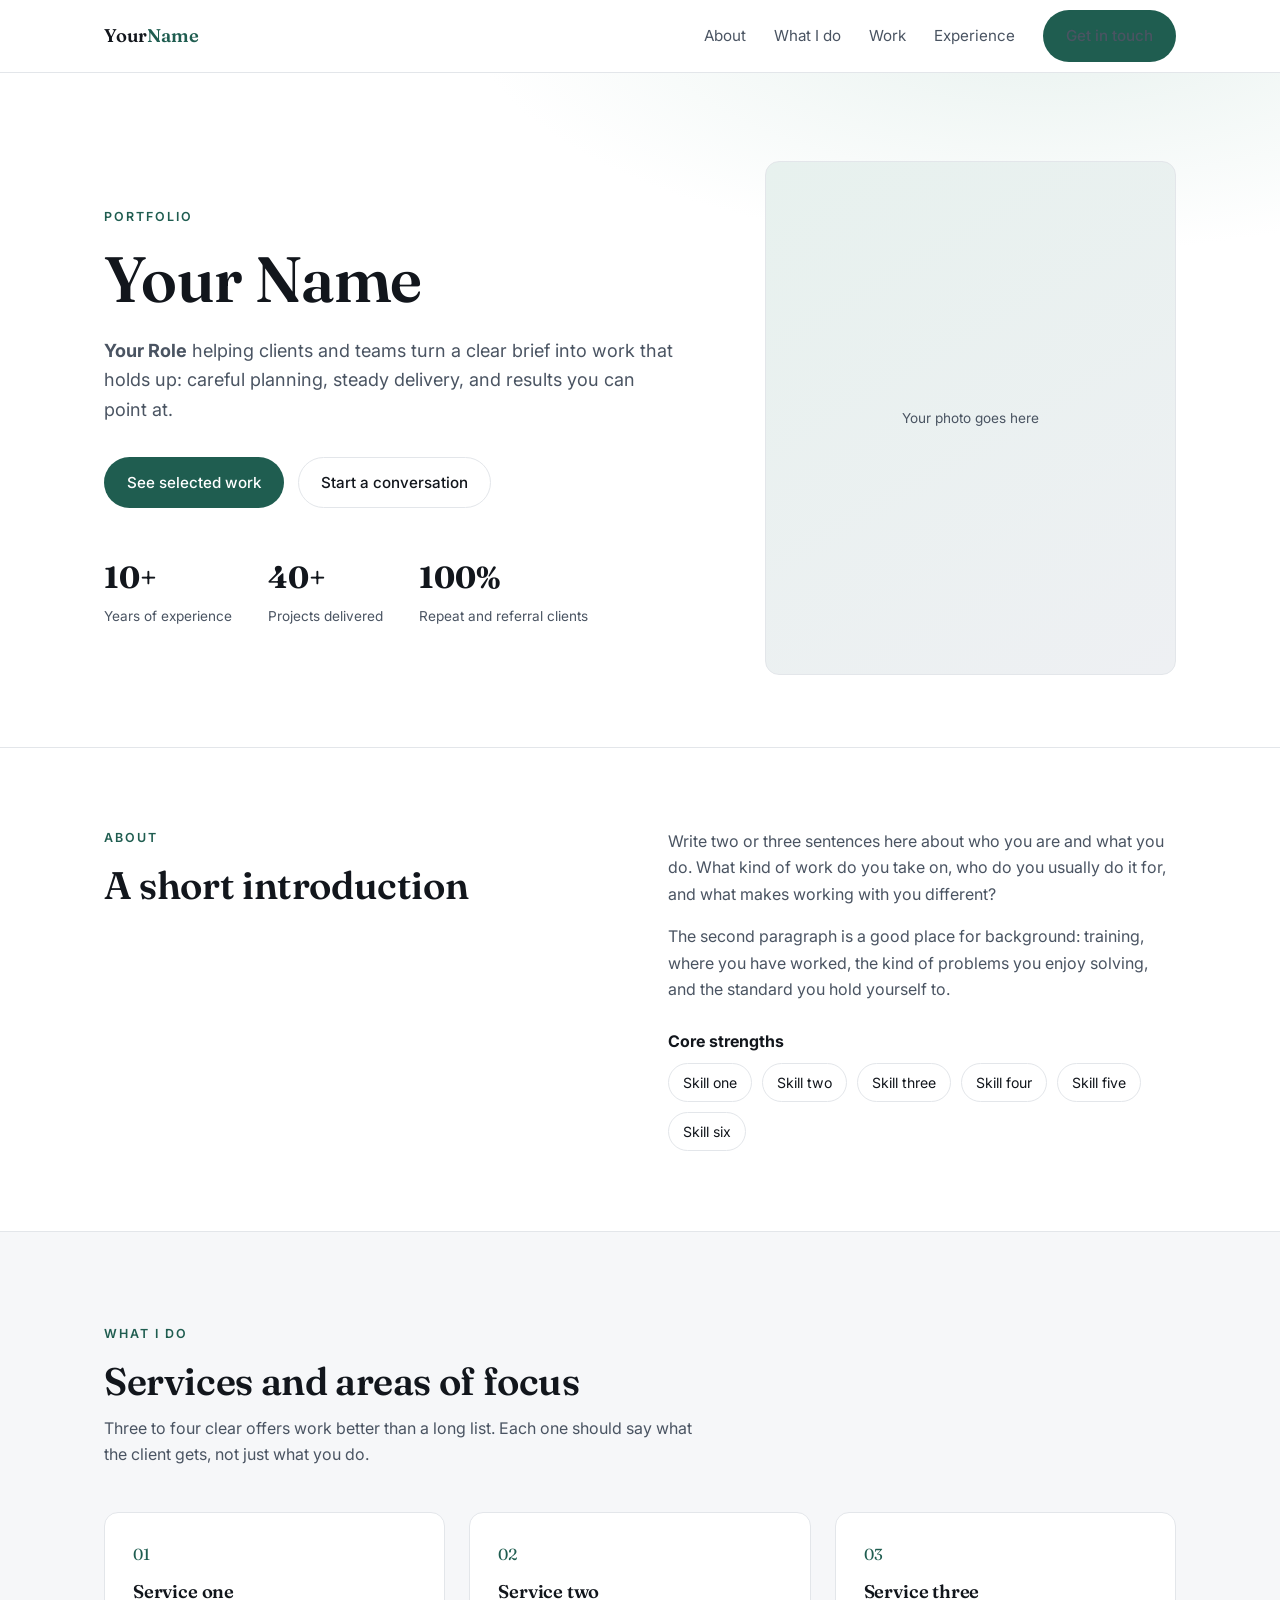
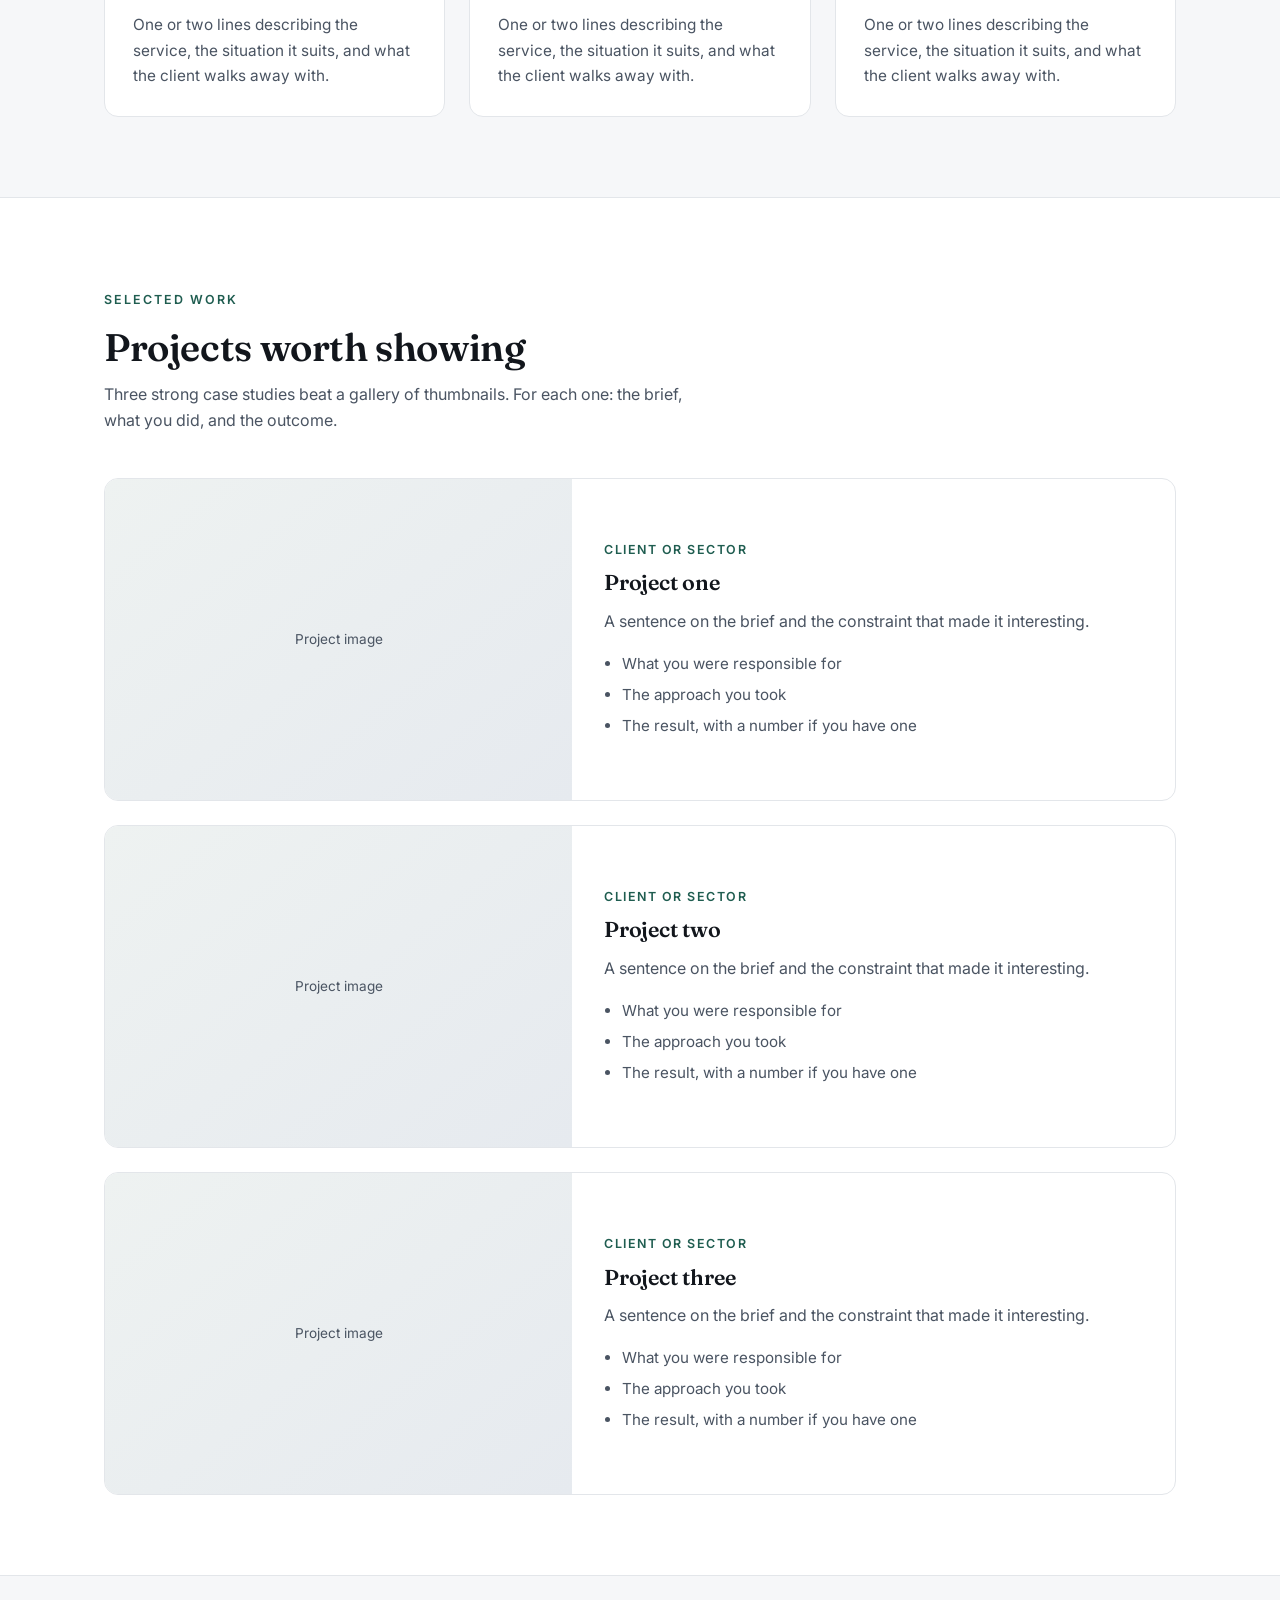
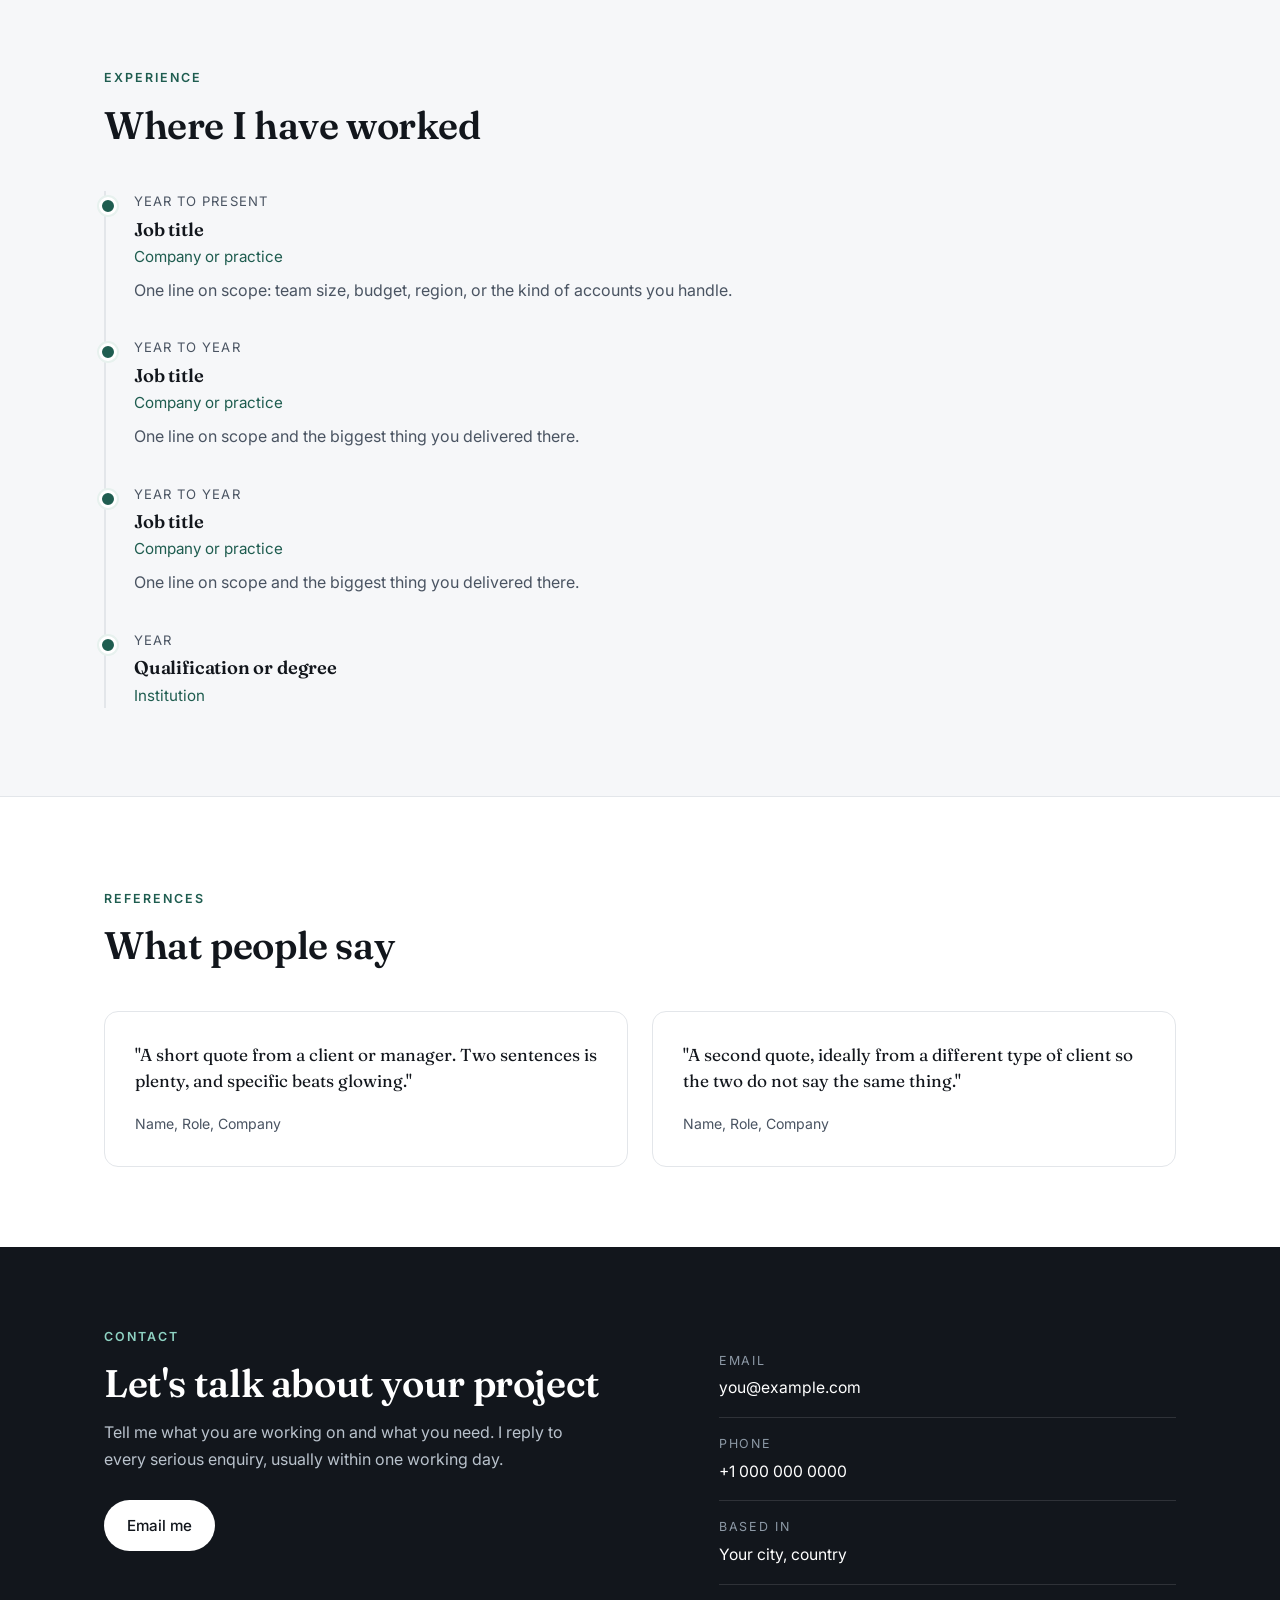
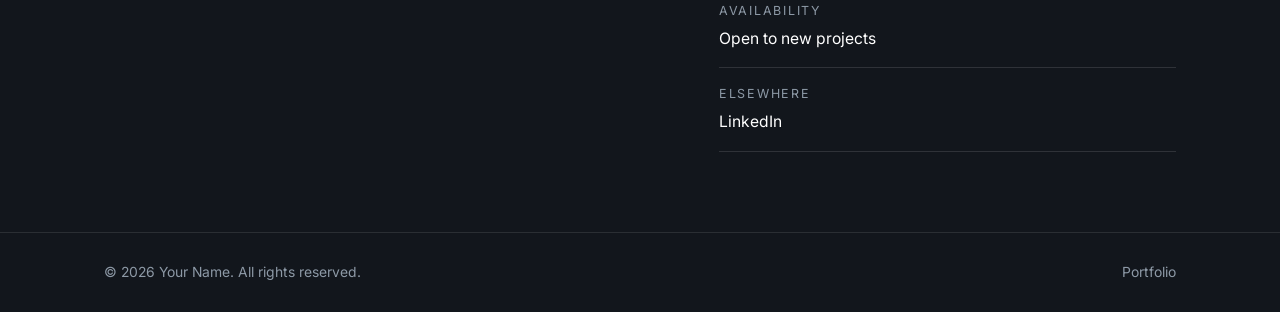
==== index.html @ 7b290da3 "Add static professional portfolio site: hero, about, services, work, experience, testimonials and co" ====
<!doctype html>
<html lang="en">
<head>
<meta charset="utf-8">
<meta name="viewport" content="width=device-width,initial-scale=1">
<title>Your Name | Professional Portfolio</title>
<meta name="description" content="Professional portfolio: selected work, experience, skills and contact details.">
<meta name="theme-color" content="#1f5d50">
<meta property="og:title" content="Your Name | Professional Portfolio">
<meta property="og:description" content="Selected work, experience and how to get in touch.">
<meta property="og:type" content="website">
<link rel="preconnect" href="https://fonts.googleapis.com">
<link rel="preconnect" href="https://fonts.gstatic.com" crossorigin>
<link href="https://fonts.googleapis.com/css2?family=Fraunces:opsz,wght@9..144,500;9..144,600&family=Inter:wght@400;500;600&display=swap" rel="stylesheet">
<link rel="stylesheet" href="style.css?v=1">
<link rel="icon" href="data:image/svg+xml,<svg xmlns='http://www.w3.org/2000/svg' viewBox='0 0 100 100'><rect width='100' height='100' rx='22' fill='%231f5d50'/><text x='50' y='68' font-size='54' font-family='Georgia,serif' fill='white' text-anchor='middle'>Y</text></svg>">
</head>
<body>

<header class="site-head">
  <div class="wrap">
    <a class="brand" href="#top">Your<span>Name</span></a>
    <button class="nav-toggle" aria-expanded="false" aria-controls="nav">Menu</button>
    <nav class="nav" id="nav">
      <a href="#about">About</a>
      <a href="#services">What I do</a>
      <a href="#work">Work</a>
      <a href="#experience">Experience</a>
      <a href="#contact" class="btn btn-primary">Get in touch</a>
    </nav>
  </div>
</header>

<main id="top">

  <section class="hero">
    <div class="wrap hero-grid">
      <div>
        <p class="eyebrow">Portfolio</p>
        <h1>Your Name</h1>
        <p class="lead"><strong>Your Role</strong> helping clients and teams turn a clear brief into work that holds up: careful planning, steady delivery, and results you can point at.</p>
        <div class="hero-actions">
          <a class="btn btn-primary" href="#work">See selected work</a>
          <a class="btn btn-ghost" href="#contact">Start a conversation</a>
        </div>
        <div class="hero-meta">
          <div><strong>10+</strong><span>Years of experience</span></div>
          <div><strong>40+</strong><span>Projects delivered</span></div>
          <div><strong>100%</strong><span>Repeat and referral clients</span></div>
        </div>
      </div>
      <div class="portrait"><span>Your photo goes here</span></div>
    </div>
  </section>

  <section id="about">
    <div class="wrap about-grid">
      <div>
        <p class="eyebrow">About</p>
        <h2>A short introduction</h2>
      </div>
      <div>
        <p>Write two or three sentences here about who you are and what you do. What kind of work do you take on, who do you usually do it for, and what makes working with you different?</p>
        <p>The second paragraph is a good place for background: training, where you have worked, the kind of problems you enjoy solving, and the standard you hold yourself to.</p>
        <p style="margin-top:26px"><strong style="color:var(--ink)">Core strengths</strong></p>
        <ul class="skills">
          <li>Skill one</li>
          <li>Skill two</li>
          <li>Skill three</li>
          <li>Skill four</li>
          <li>Skill five</li>
          <li>Skill six</li>
        </ul>
      </div>
    </div>
  </section>

  <section id="services" class="alt">
    <div class="wrap">
      <div class="section-head">
        <p class="eyebrow">What I do</p>
        <h2>Services and areas of focus</h2>
        <p>Three to four clear offers work better than a long list. Each one should say what the client gets, not just what you do.</p>
      </div>
      <div class="grid-3">
        <article class="card">
          <span class="num">01</span>
          <h3>Service one</h3>
          <p>One or two lines describing the service, the situation it suits, and what the client walks away with.</p>
        </article>
        <article class="card">
          <span class="num">02</span>
          <h3>Service two</h3>
          <p>One or two lines describing the service, the situation it suits, and what the client walks away with.</p>
        </article>
        <article class="card">
          <span class="num">03</span>
          <h3>Service three</h3>
          <p>One or two lines describing the service, the situation it suits, and what the client walks away with.</p>
        </article>
      </div>
    </div>
  </section>

  <section id="work">
    <div class="wrap">
      <div class="section-head">
        <p class="eyebrow">Selected work</p>
        <h2>Projects worth showing</h2>
        <p>Three strong case studies beat a gallery of thumbnails. For each one: the brief, what you did, and the outcome.</p>
      </div>

      <article class="work-item">
        <div class="work-thumb">Project image</div>
        <div class="work-body">
          <span class="tag">Client or sector</span>
          <h3>Project one</h3>
          <p>A sentence on the brief and the constraint that made it interesting.</p>
          <ul>
            <li>What you were responsible for</li>
            <li>The approach you took</li>
            <li>The result, with a number if you have one</li>
          </ul>
        </div>
      </article>

      <article class="work-item">
        <div class="work-thumb">Project image</div>
        <div class="work-body">
          <span class="tag">Client or sector</span>
          <h3>Project two</h3>
          <p>A sentence on the brief and the constraint that made it interesting.</p>
          <ul>
            <li>What you were responsible for</li>
            <li>The approach you took</li>
            <li>The result, with a number if you have one</li>
          </ul>
        </div>
      </article>

      <article class="work-item">
        <div class="work-thumb">Project image</div>
        <div class="work-body">
          <span class="tag">Client or sector</span>
          <h3>Project three</h3>
          <p>A sentence on the brief and the constraint that made it interesting.</p>
          <ul>
            <li>What you were responsible for</li>
            <li>The approach you took</li>
            <li>The result, with a number if you have one</li>
          </ul>
        </div>
      </article>
    </div>
  </section>

  <section id="experience" class="alt">
    <div class="wrap">
      <div class="section-head">
        <p class="eyebrow">Experience</p>
        <h2>Where I have worked</h2>
      </div>
      <div class="timeline">
        <div class="tl-item">
          <p class="when">Year to present</p>
          <h3>Job title</h3>
          <p class="where">Company or practice</p>
          <p>One line on scope: team size, budget, region, or the kind of accounts you handle.</p>
        </div>
        <div class="tl-item">
          <p class="when">Year to year</p>
          <h3>Job title</h3>
          <p class="where">Company or practice</p>
          <p>One line on scope and the biggest thing you delivered there.</p>
        </div>
        <div class="tl-item">
          <p class="when">Year to year</p>
          <h3>Job title</h3>
          <p class="where">Company or practice</p>
          <p>One line on scope and the biggest thing you delivered there.</p>
        </div>
        <div class="tl-item">
          <p class="when">Year</p>
          <h3>Qualification or degree</h3>
          <p class="where">Institution</p>
        </div>
      </div>
    </div>
  </section>

  <section id="testimonials">
    <div class="wrap">
      <div class="section-head">
        <p class="eyebrow">References</p>
        <h2>What people say</h2>
      </div>
      <div class="grid-2">
        <blockquote class="quote">
          <p>"A short quote from a client or manager. Two sentences is plenty, and specific beats glowing."</p>
          <footer>Name, Role, Company</footer>
        </blockquote>
        <blockquote class="quote">
          <p>"A second quote, ideally from a different type of client so the two do not say the same thing."</p>
          <footer>Name, Role, Company</footer>
        </blockquote>
      </div>
    </div>
  </section>

  <section id="contact" class="contact">
    <div class="wrap contact-grid">
      <div>
        <p class="eyebrow" style="color:#8fd3c3">Contact</p>
        <h2>Let's talk about your project</h2>
        <p style="margin-top:14px;max-width:46ch">Tell me what you are working on and what you need. I reply to every serious enquiry, usually within one working day.</p>
        <p style="margin-top:28px"><a class="btn btn-primary" href="mailto:you@example.com">Email me</a></p>
      </div>
      <div>
        <ul class="contact-list">
          <li><span>Email</span><a href="mailto:you@example.com">you@example.com</a></li>
          <li><span>Phone</span><a href="tel:+10000000000">+1 000 000 0000</a></li>
          <li><span>Based in</span>Your city, country</li>
          <li><span>Availability</span>Open to new projects</li>
          <li><span>Elsewhere</span><a href="#" rel="noopener">LinkedIn</a></li>
        </ul>
      </div>
    </div>
  </section>

</main>

<footer class="site-foot">
  <div class="wrap">
    <span>&copy; <span id="year">2026</span> Your Name. All rights reserved.</span>
    <span>Portfolio</span>
  </div>
</footer>

<script src="app.js?v=1"></script>
</body>
</html>
---- style.css ----
:root{
  --ink:#12161c;
  --ink-soft:#4a5462;
  --line:#e3e6ea;
  --paper:#ffffff;
  --paper-2:#f6f7f9;
  --accent:#1f5d50;
  --accent-soft:#e7f1ee;
  --radius:14px;
  --maxw:1120px;
}
*{box-sizing:border-box;margin:0;padding:0}
html{scroll-behavior:smooth;scroll-padding-top:88px}
body{
  font-family:"Inter",system-ui,-apple-system,"Segoe UI",Roboto,Helvetica,Arial,sans-serif;
  color:var(--ink);background:var(--paper);line-height:1.65;
  -webkit-font-smoothing:antialiased;
}
img{max-width:100%;display:block}
a{color:inherit}
.wrap{width:100%;max-width:var(--maxw);margin:0 auto;padding:0 24px}
h1,h2,h3{font-family:"Fraunces","Iowan Old Style",Georgia,serif;font-weight:600;line-height:1.15;letter-spacing:-.01em}
h1{font-size:clamp(2.4rem,5.5vw,4rem)}
h2{font-size:clamp(1.7rem,3.2vw,2.4rem)}
h3{font-size:1.15rem}
p{color:var(--ink-soft)}
.eyebrow{
  font-size:.78rem;letter-spacing:.16em;text-transform:uppercase;
  color:var(--accent);font-weight:600;margin-bottom:14px;
}

/* header */
.site-head{
  position:sticky;top:0;z-index:50;background:rgba(255,255,255,.88);
  backdrop-filter:blur(10px);border-bottom:1px solid var(--line);
}
.site-head .wrap{display:flex;align-items:center;justify-content:space-between;height:72px;gap:24px}
.brand{font-family:"Fraunces",Georgia,serif;font-size:1.15rem;font-weight:600;text-decoration:none;letter-spacing:-.01em}
.brand span{color:var(--accent)}
.nav{display:flex;align-items:center;gap:28px}
.nav a{text-decoration:none;font-size:.95rem;color:var(--ink-soft);transition:color .18s}
.nav a:hover{color:var(--ink)}
.btn{
  display:inline-flex;align-items:center;justify-content:center;gap:8px;
  padding:12px 22px;border-radius:100px;text-decoration:none;font-size:.95rem;
  font-weight:500;border:1px solid transparent;transition:transform .18s,background .18s,border-color .18s;
}
.btn-primary{background:var(--accent);color:#fff}
.btn-primary:hover{transform:translateY(-2px)}
.btn-ghost{border-color:var(--line);color:var(--ink);background:#fff}
.btn-ghost:hover{border-color:var(--ink)}
.nav-toggle{display:none;background:none;border:1px solid var(--line);border-radius:10px;padding:8px 12px;font-size:.9rem;cursor:pointer}

/* hero */
.hero{padding:88px 0 72px;border-bottom:1px solid var(--line);background:
  radial-gradient(900px 380px at 82% -10%,var(--accent-soft),transparent 65%)}
.hero-grid{display:grid;grid-template-columns:1.25fr .85fr;gap:56px;align-items:center}
.hero p.lead{font-size:1.13rem;margin-top:20px;max-width:52ch}
.hero-actions{display:flex;gap:14px;margin-top:32px;flex-wrap:wrap}
.hero-meta{display:flex;gap:36px;margin-top:44px;flex-wrap:wrap}
.hero-meta div strong{display:block;font-family:"Fraunces",Georgia,serif;font-size:1.9rem;color:var(--ink)}
.hero-meta div span{font-size:.85rem;color:var(--ink-soft)}
.portrait{
  aspect-ratio:4/5;border-radius:var(--radius);overflow:hidden;
  background:linear-gradient(150deg,var(--accent-soft),#eef0f3);
  border:1px solid var(--line);display:grid;place-items:center;text-align:center;padding:24px;
}
.portrait span{font-size:.85rem;color:var(--ink-soft)}

/* sections */
section{padding:80px 0}
.section-head{max-width:60ch;margin-bottom:44px}
.section-head p{margin-top:12px}
.alt{background:var(--paper-2);border-top:1px solid var(--line);border-bottom:1px solid var(--line)}

.grid-3{display:grid;grid-template-columns:repeat(3,1fr);gap:24px}
.grid-2{display:grid;grid-template-columns:repeat(2,1fr);gap:24px}
.card{
  background:#fff;border:1px solid var(--line);border-radius:var(--radius);
  padding:28px;transition:transform .18s,box-shadow .18s;
}
.card:hover{transform:translateY(-3px);box-shadow:0 12px 30px rgba(18,22,28,.07)}
.card h3{margin-bottom:10px}
.card p{font-size:.96rem}
.card .num{font-family:"Fraunces",Georgia,serif;color:var(--accent);font-size:1rem;display:block;margin-bottom:14px}

/* about */
.about-grid{display:grid;grid-template-columns:1fr 1fr;gap:56px;align-items:start}
.about-grid p + p{margin-top:16px}
.skills{display:flex;flex-wrap:wrap;gap:10px;margin-top:8px}
.skills li{
  list-style:none;font-size:.88rem;padding:7px 14px;border-radius:100px;
  background:#fff;border:1px solid var(--line);color:var(--ink);
}
.alt .skills li{background:#fff}

/* work */
.work-item{
  display:grid;grid-template-columns:.9fr 1.1fr;gap:32px;align-items:center;
  background:#fff;border:1px solid var(--line);border-radius:var(--radius);overflow:hidden;
}
.work-item + .work-item{margin-top:24px}
.work-thumb{aspect-ratio:16/11;background:linear-gradient(140deg,#eef2f1,#e6eaef);display:grid;place-items:center;color:var(--ink-soft);font-size:.85rem}
.work-body{padding:32px 32px 32px 0}
.work-body .tag{font-size:.78rem;letter-spacing:.12em;text-transform:uppercase;color:var(--accent);font-weight:600}
.work-body h3{margin:10px 0 12px;font-size:1.35rem}
.work-body ul{margin-top:16px;padding-left:18px;color:var(--ink-soft);font-size:.95rem}
.work-body li{margin-bottom:6px}

/* timeline */
.timeline{border-left:2px solid var(--line);padding-left:28px;max-width:760px}
.tl-item{position:relative;padding-bottom:34px}
.tl-item:last-child{padding-bottom:0}
.tl-item::before{
  content:"";position:absolute;left:-35px;top:6px;width:12px;height:12px;
  border-radius:50%;background:var(--accent);border:3px solid #fff;box-shadow:0 0 0 2px var(--accent-soft);
}
.tl-item .when{font-size:.82rem;letter-spacing:.08em;text-transform:uppercase;color:var(--ink-soft)}
.tl-item h3{margin:6px 0 4px}
.tl-item .where{font-size:.95rem;color:var(--accent);margin-bottom:8px}

/* quotes */
.quote{background:#fff;border:1px solid var(--line);border-radius:var(--radius);padding:30px}
.quote p{font-family:"Fraunces",Georgia,serif;font-size:1.08rem;color:var(--ink);line-height:1.5}
.quote footer{margin-top:18px;font-size:.88rem;color:var(--ink-soft)}

/* contact */
.contact{background:var(--ink);color:#fff}
.contact h2,.contact h3{color:#fff}
.contact p{color:#b9c2cc}
.contact-grid{display:grid;grid-template-columns:1.1fr .9fr;gap:56px;align-items:start}
.contact .btn-primary{background:#fff;color:var(--ink)}
.contact-list{list-style:none;margin-top:8px}
.contact-list li{padding:16px 0;border-bottom:1px solid rgba(255,255,255,.12);font-size:.98rem}
.contact-list li span{display:block;font-size:.78rem;letter-spacing:.14em;text-transform:uppercase;color:#8d99a6;margin-bottom:4px}
.contact-list a{text-decoration:none;color:#fff}
.contact-list a:hover{text-decoration:underline}

footer.site-foot{background:var(--ink);color:#8d99a6;padding:28px 0;border-top:1px solid rgba(255,255,255,.1);font-size:.87rem}
footer.site-foot .wrap{display:flex;justify-content:space-between;gap:16px;flex-wrap:wrap}

@media (max-width:880px){
  .hero-grid,.about-grid,.contact-grid,.grid-3,.grid-2,.work-item{grid-template-columns:1fr}
  .work-body{padding:0 28px 28px}
  .portrait{max-width:340px}
  .nav{
    position:absolute;top:72px;left:0;right:0;background:#fff;border-bottom:1px solid var(--line);
    flex-direction:column;align-items:stretch;gap:0;padding:8px 24px 20px;display:none;
  }
  .nav.open{display:flex}
  .nav a{padding:12px 0;border-bottom:1px solid var(--line)}
  .nav .btn{margin-top:14px}
  .nav-toggle{display:block}
  section{padding:60px 0}
  .hero{padding:56px 0 52px}
}
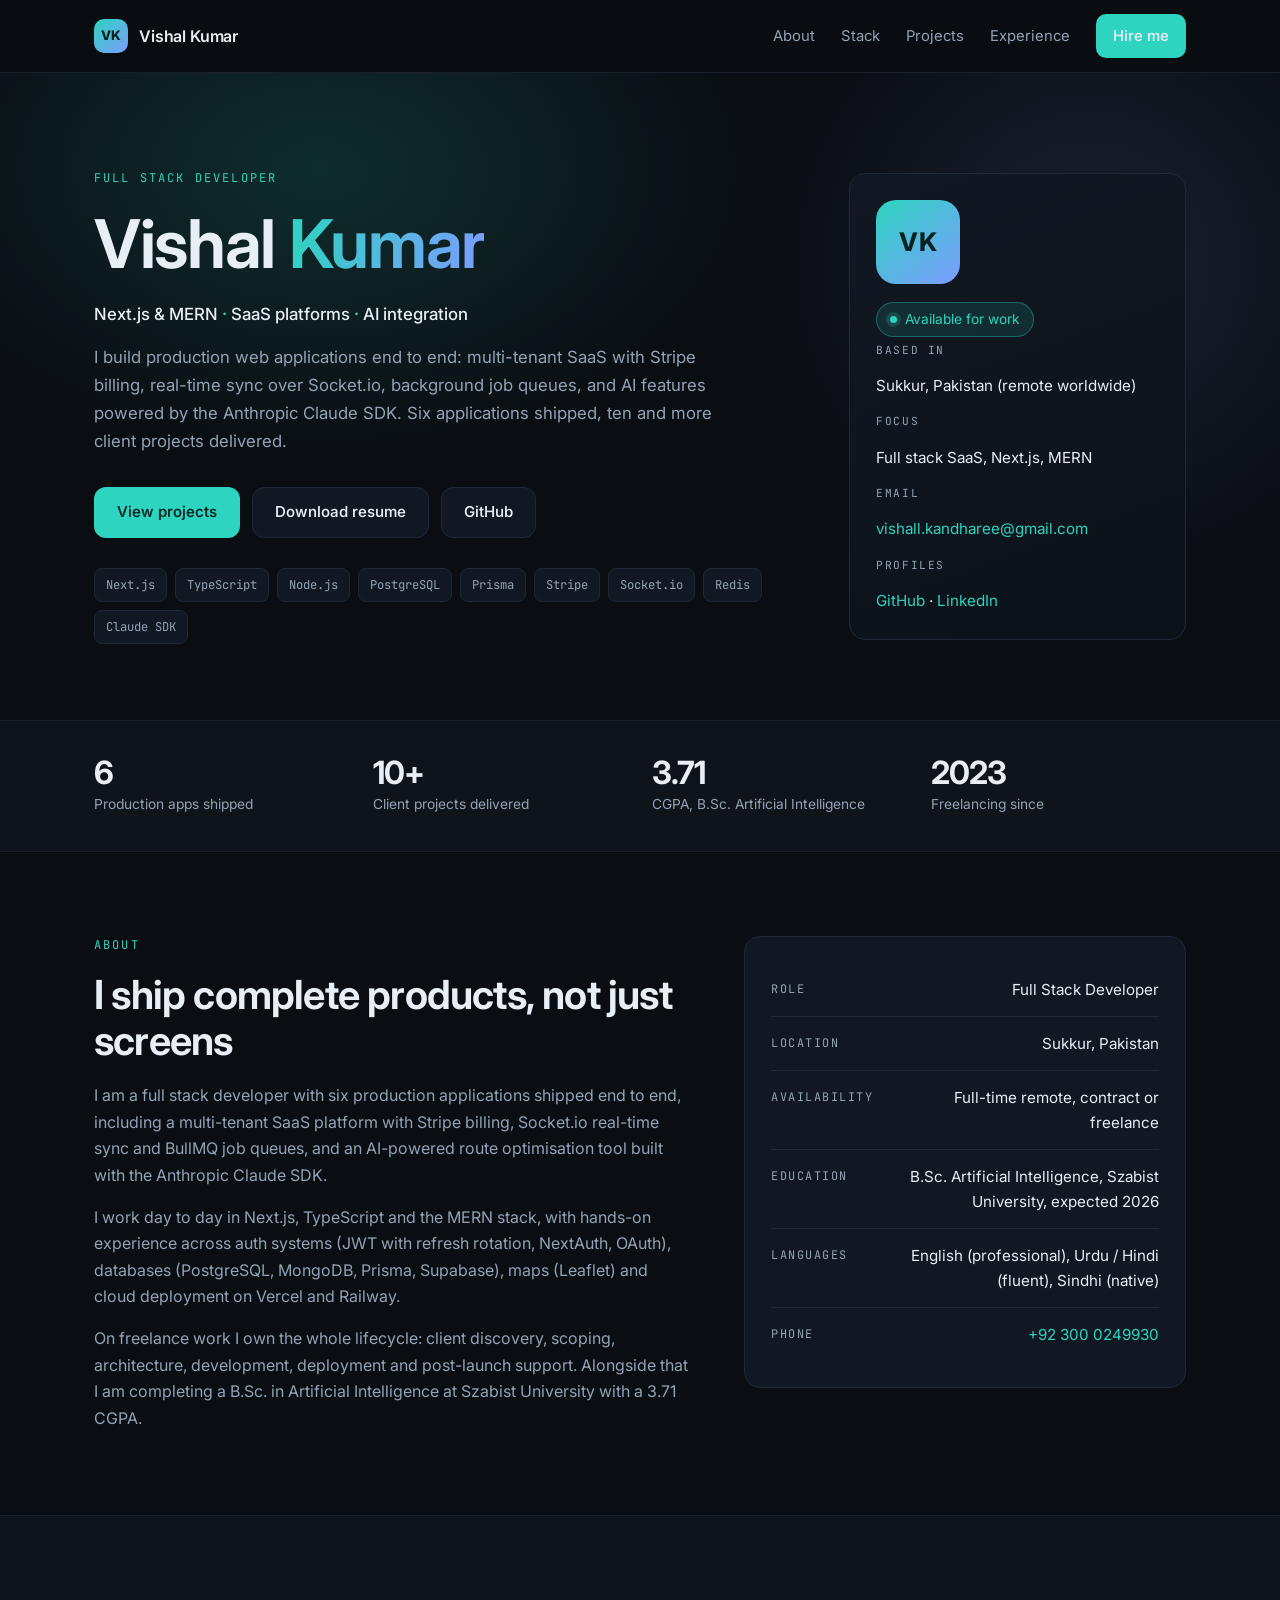
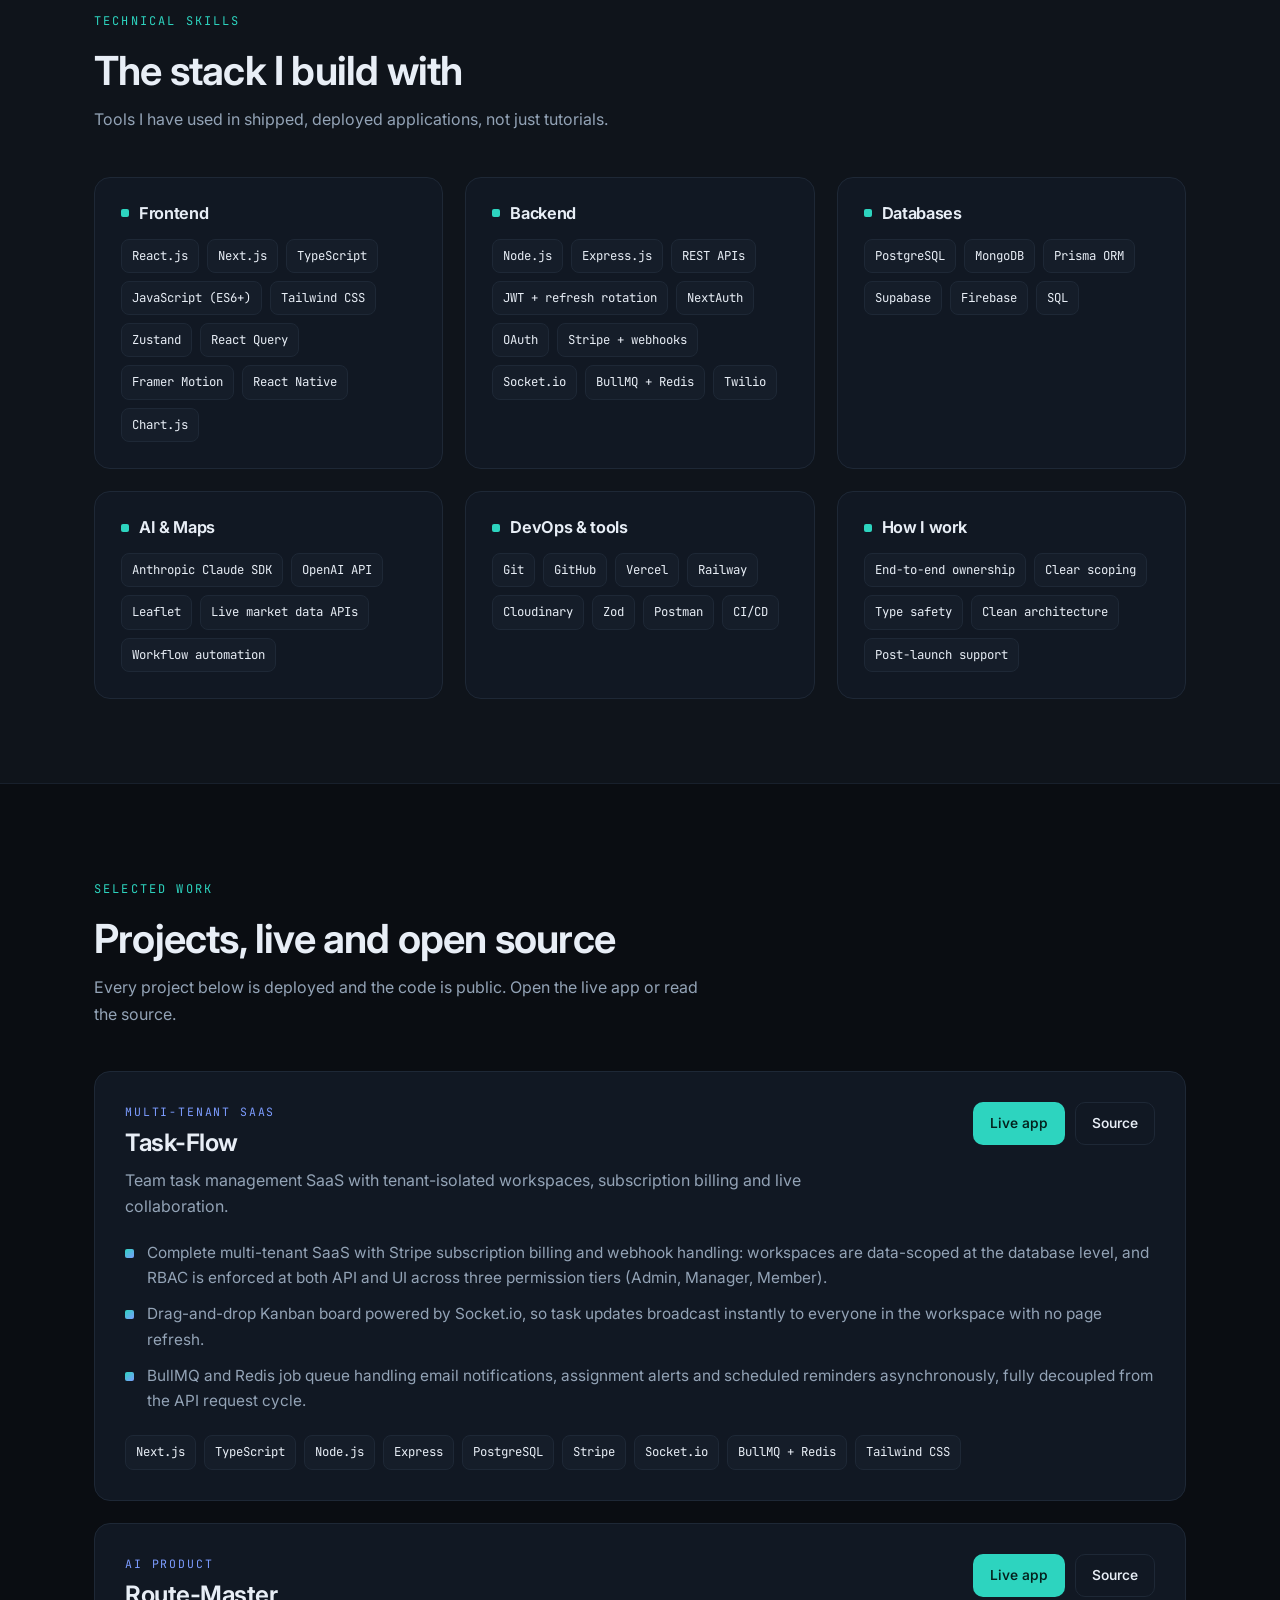
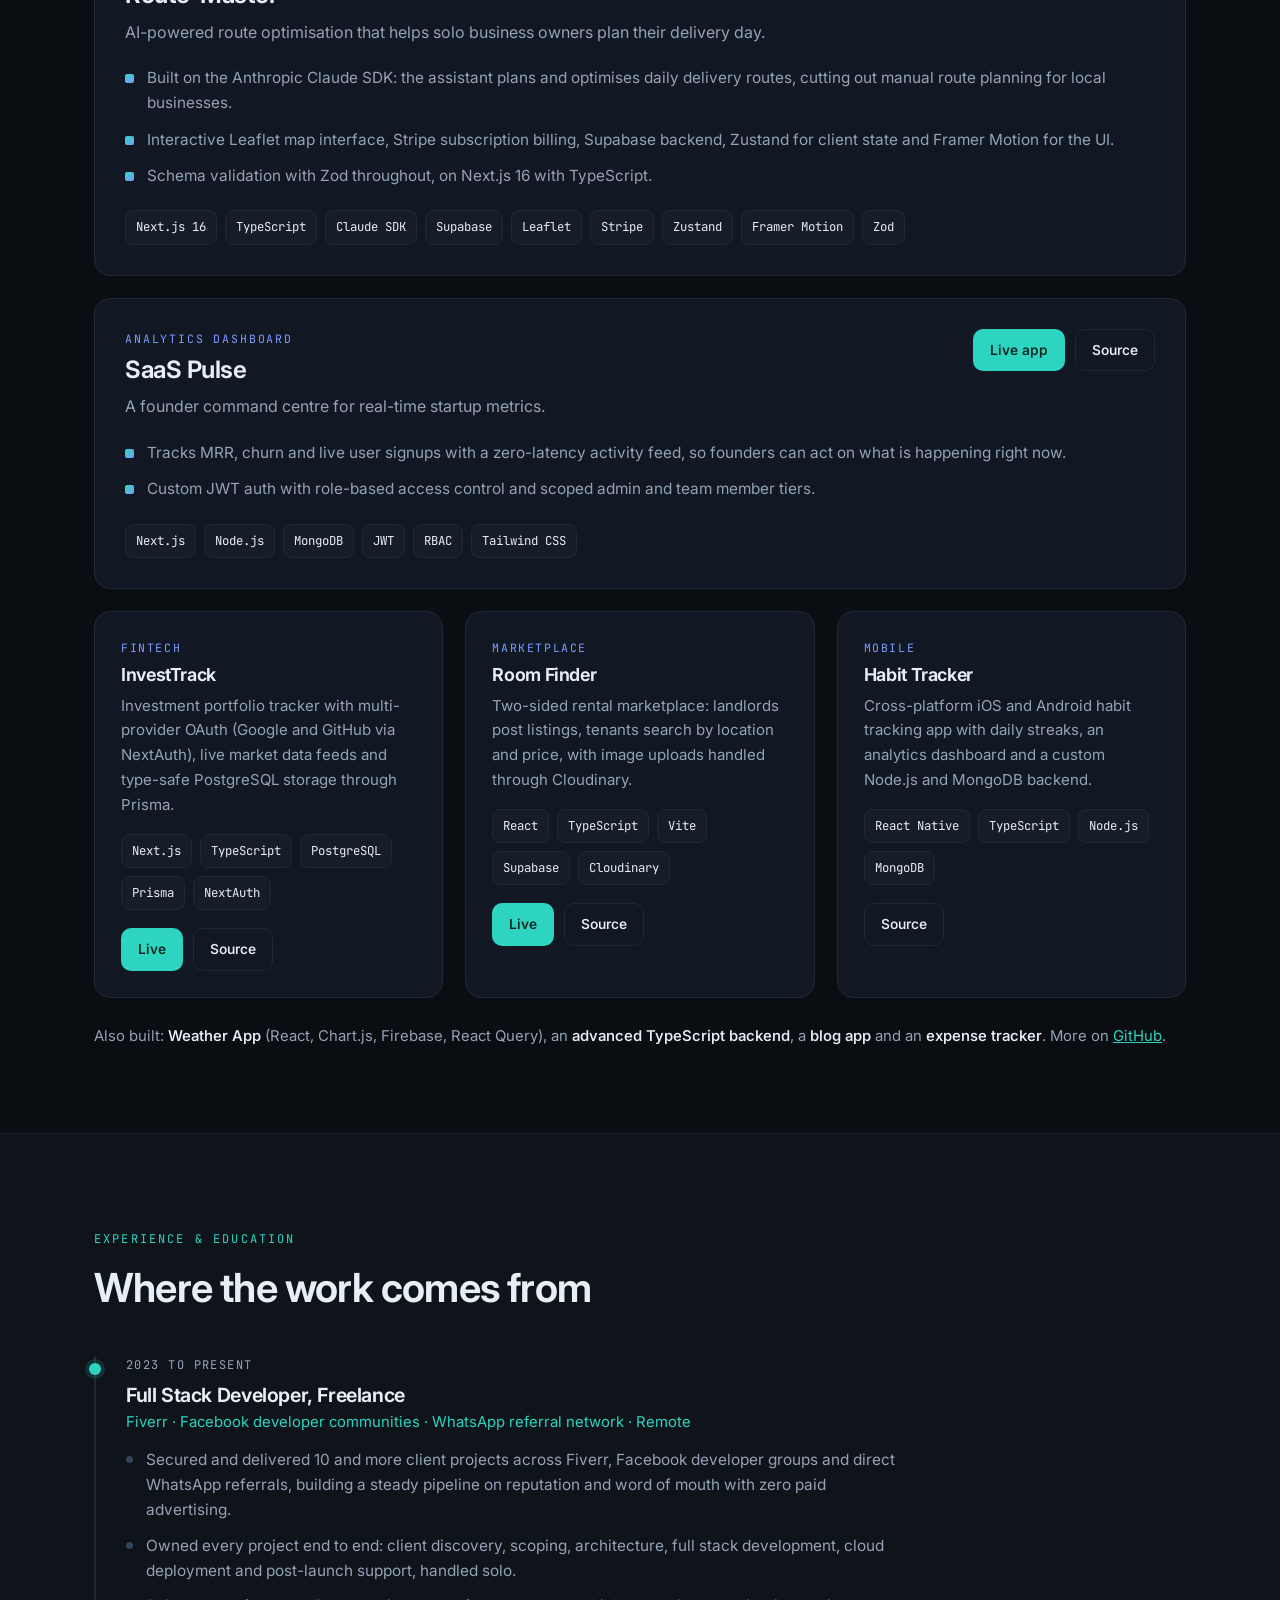
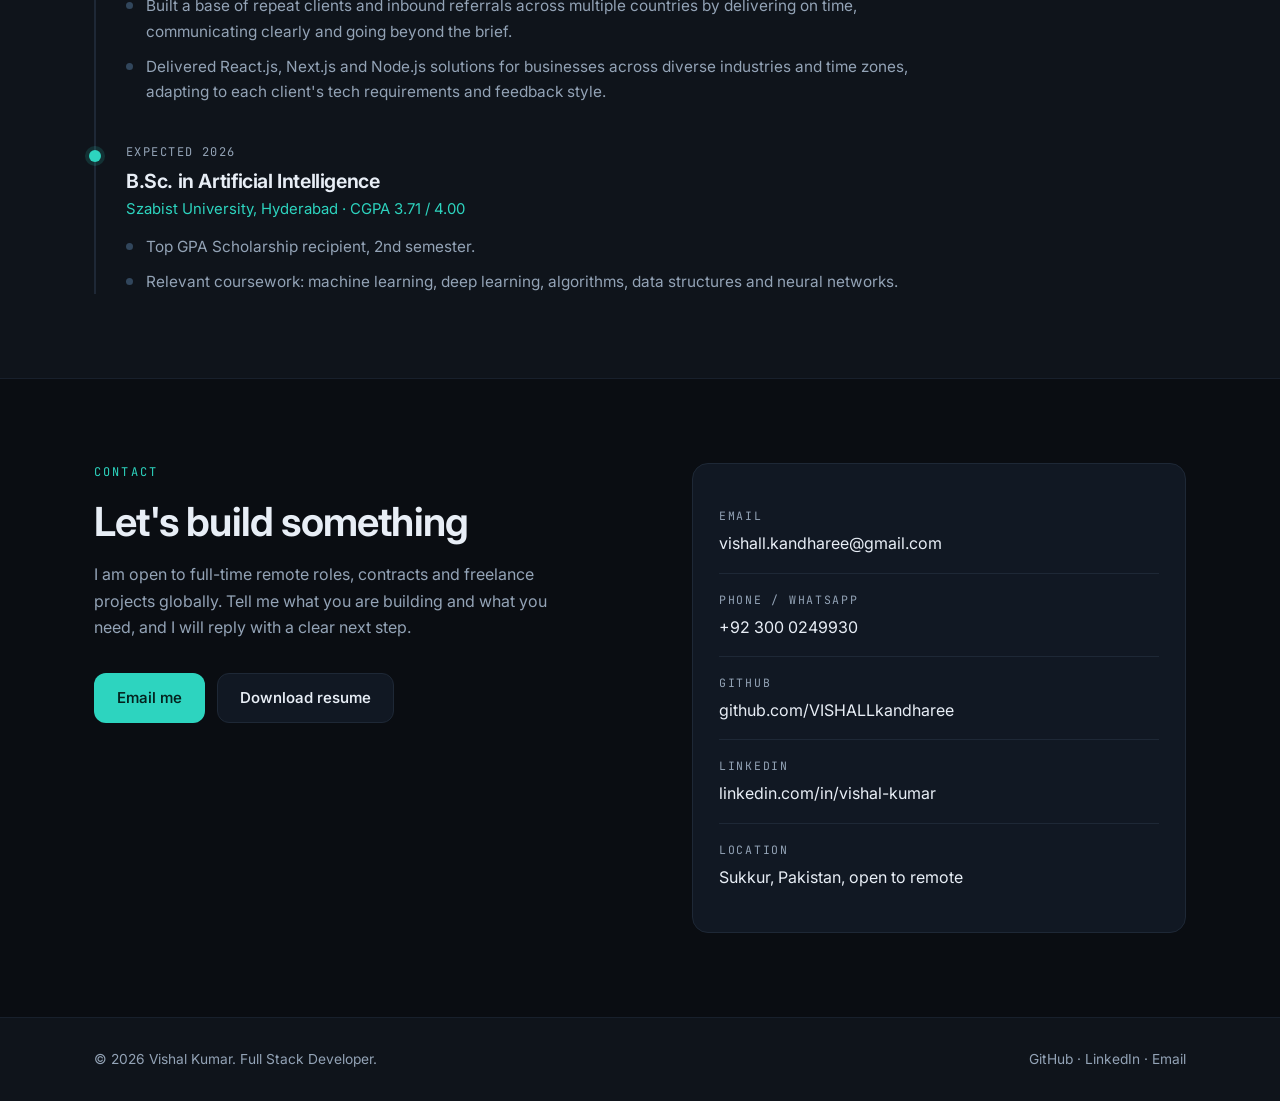
==== commit fc7ab62a: "Rebuild portfolio with Vishal Kumar's real content: dark developer theme, project case studies with " ====
--- a/index.html
+++ b/index.html
@@ -3,53 +3,81 @@
 <head>
 <meta charset="utf-8">
 <meta name="viewport" content="width=device-width,initial-scale=1">
-<title>Your Name | Professional Portfolio</title>
-<meta name="description" content="Professional portfolio: selected work, experience, skills and contact details.">
-<meta name="theme-color" content="#1f5d50">
-<meta property="og:title" content="Your Name | Professional Portfolio">
-<meta property="og:description" content="Selected work, experience and how to get in touch.">
+<title>Vishal Kumar | Full Stack Developer (Next.js &amp; MERN)</title>
+<meta name="description" content="Vishal Kumar, full stack developer building production SaaS with Next.js, TypeScript and the MERN stack: auth, Stripe billing, real-time features and AI integrations. Based in Sukkur, Pakistan, open to remote work worldwide.">
+<meta name="theme-color" content="#0a0d12">
+<meta property="og:title" content="Vishal Kumar | Full Stack Developer">
+<meta property="og:description" content="Six production applications shipped end to end: multi-tenant SaaS with Stripe billing, real-time sync, job queues and AI-powered route optimisation.">
 <meta property="og:type" content="website">
+<meta name="twitter:card" content="summary">
 <link rel="preconnect" href="https://fonts.googleapis.com">
 <link rel="preconnect" href="https://fonts.gstatic.com" crossorigin>
-<link href="https://fonts.googleapis.com/css2?family=Fraunces:opsz,wght@9..144,500;9..144,600&family=Inter:wght@400;500;600&display=swap" rel="stylesheet">
-<link rel="stylesheet" href="style.css?v=1">
-<link rel="icon" href="data:image/svg+xml,<svg xmlns='http://www.w3.org/2000/svg' viewBox='0 0 100 100'><rect width='100' height='100' rx='22' fill='%231f5d50'/><text x='50' y='68' font-size='54' font-family='Georgia,serif' fill='white' text-anchor='middle'>Y</text></svg>">
+<link href="https://fonts.googleapis.com/css2?family=Inter:wght@400;500;600;700&family=JetBrains+Mono:wght@400;500&display=swap" rel="stylesheet">
+<link rel="stylesheet" href="style.css?v=2">
+<link rel="icon" href="data:image/svg+xml,<svg xmlns='http://www.w3.org/2000/svg' viewBox='0 0 100 100'><rect width='100' height='100' rx='24' fill='%232dd4bf'/><text x='50' y='67' font-size='44' font-family='Helvetica,Arial,sans-serif' font-weight='bold' fill='%23052220' text-anchor='middle'>VK</text></svg>">
 </head>
-<body>
+<body id="top">
 
 <header class="site-head">
   <div class="wrap">
-    <a class="brand" href="#top">Your<span>Name</span></a>
+    <a class="brand" href="#top"><span class="mark">VK</span> Vishal Kumar</a>
     <button class="nav-toggle" aria-expanded="false" aria-controls="nav">Menu</button>
     <nav class="nav" id="nav">
       <a href="#about">About</a>
-      <a href="#services">What I do</a>
-      <a href="#work">Work</a>
+      <a href="#stack">Stack</a>
+      <a href="#projects">Projects</a>
       <a href="#experience">Experience</a>
-      <a href="#contact" class="btn btn-primary">Get in touch</a>
+      <a href="#contact" class="btn btn-primary btn-sm">Hire me</a>
     </nav>
   </div>
 </header>
 
-<main id="top">
+<main>
 
   <section class="hero">
     <div class="wrap hero-grid">
       <div>
-        <p class="eyebrow">Portfolio</p>
-        <h1>Your Name</h1>
-        <p class="lead"><strong>Your Role</strong> helping clients and teams turn a clear brief into work that holds up: careful planning, steady delivery, and results you can point at.</p>
+        <p class="eyebrow">Full Stack Developer</p>
+        <h1>Vishal <span>Kumar</span></h1>
+        <p class="role">Next.js &amp; MERN <b>·</b> SaaS platforms <b>·</b> AI integration</p>
+        <p class="lead">I build production web applications end to end: multi-tenant SaaS with Stripe billing, real-time sync over Socket.io, background job queues, and AI features powered by the Anthropic Claude SDK. Six applications shipped, ten and more client projects delivered.</p>
         <div class="hero-actions">
-          <a class="btn btn-primary" href="#work">See selected work</a>
-          <a class="btn btn-ghost" href="#contact">Start a conversation</a>
-        </div>
-        <div class="hero-meta">
-          <div><strong>10+</strong><span>Years of experience</span></div>
-          <div><strong>40+</strong><span>Projects delivered</span></div>
-          <div><strong>100%</strong><span>Repeat and referral clients</span></div>
-        </div>
-      </div>
-      <div class="portrait"><span>Your photo goes here</span></div>
+          <a class="btn btn-primary" href="#projects">View projects</a>
+          <a class="btn btn-ghost" href="assets/Vishal-Kumar-Resume.pdf" download>Download resume</a>
+          <a class="btn btn-ghost" href="https://github.com/VISHALLkandharee" target="_blank" rel="noopener">GitHub</a>
+        </div>
+        <ul class="hero-tags">
+          <li>Next.js</li><li>TypeScript</li><li>Node.js</li><li>PostgreSQL</li>
+          <li>Prisma</li><li>Stripe</li><li>Socket.io</li><li>Redis</li><li>Claude SDK</li>
+        </ul>
+      </div>
+
+      <aside class="badge-card">
+        <div class="avatar">VK</div>
+        <p class="status"><span class="dot"></span> Available for work</p>
+        <dl>
+          <dt>Based in</dt>
+          <dd>Sukkur, Pakistan (remote worldwide)</dd>
+          <dt>Focus</dt>
+          <dd>Full stack SaaS, Next.js, MERN</dd>
+          <dt>Email</dt>
+          <dd><a href="mailto:vishall.kandharee@gmail.com">vishall.kandharee@gmail.com</a></dd>
+          <dt>Profiles</dt>
+          <dd>
+            <a href="https://github.com/VISHALLkandharee" target="_blank" rel="noopener">GitHub</a> ·
+            <a href="https://www.linkedin.com/in/vishal-kumar-87a19730b/" target="_blank" rel="noopener">LinkedIn</a>
+          </dd>
+        </dl>
+      </aside>
+    </div>
+  </section>
+
+  <section class="stats" style="padding:0">
+    <div class="wrap">
+      <div class="stat"><strong>6</strong><span>Production apps shipped</span></div>
+      <div class="stat"><strong>10+</strong><span>Client projects delivered</span></div>
+      <div class="stat"><strong>3.71</strong><span>CGPA, B.Sc. Artificial Intelligence</span></div>
+      <div class="stat"><strong>2023</strong><span>Freelancing since</span></div>
     </div>
   </section>
 
@@ -57,171 +85,247 @@
     <div class="wrap about-grid">
       <div>
         <p class="eyebrow">About</p>
-        <h2>A short introduction</h2>
-      </div>
-      <div>
-        <p>Write two or three sentences here about who you are and what you do. What kind of work do you take on, who do you usually do it for, and what makes working with you different?</p>
-        <p>The second paragraph is a good place for background: training, where you have worked, the kind of problems you enjoy solving, and the standard you hold yourself to.</p>
-        <p style="margin-top:26px"><strong style="color:var(--ink)">Core strengths</strong></p>
-        <ul class="skills">
-          <li>Skill one</li>
-          <li>Skill two</li>
-          <li>Skill three</li>
-          <li>Skill four</li>
-          <li>Skill five</li>
-          <li>Skill six</li>
-        </ul>
-      </div>
-    </div>
-  </section>
-
-  <section id="services" class="alt">
+        <h2>I ship complete products, not just screens</h2>
+        <p style="margin-top:18px">I am a full stack developer with six production applications shipped end to end, including a multi-tenant SaaS platform with Stripe billing, Socket.io real-time sync and BullMQ job queues, and an AI-powered route optimisation tool built with the Anthropic Claude SDK.</p>
+        <p>I work day to day in Next.js, TypeScript and the MERN stack, with hands-on experience across auth systems (JWT with refresh rotation, NextAuth, OAuth), databases (PostgreSQL, MongoDB, Prisma, Supabase), maps (Leaflet) and cloud deployment on Vercel and Railway.</p>
+        <p>On freelance work I own the whole lifecycle: client discovery, scoping, architecture, development, deployment and post-launch support. Alongside that I am completing a B.Sc. in Artificial Intelligence at Szabist University with a 3.71 CGPA.</p>
+      </div>
+      <div class="card">
+        <ul class="facts">
+          <li><span class="k">Role</span><span class="v">Full Stack Developer</span></li>
+          <li><span class="k">Location</span><span class="v">Sukkur, Pakistan</span></li>
+          <li><span class="k">Availability</span><span class="v">Full-time remote, contract or freelance</span></li>
+          <li><span class="k">Education</span><span class="v">B.Sc. Artificial Intelligence, Szabist University, expected 2026</span></li>
+          <li><span class="k">Languages</span><span class="v">English (professional), Urdu / Hindi (fluent), Sindhi (native)</span></li>
+          <li><span class="k">Phone</span><span class="v"><a href="tel:+923000249930" style="color:var(--accent);text-decoration:none">+92 300 0249930</a></span></li>
+        </ul>
+      </div>
+    </div>
+  </section>
+
+  <section id="stack" class="alt">
     <div class="wrap">
       <div class="section-head">
-        <p class="eyebrow">What I do</p>
-        <h2>Services and areas of focus</h2>
-        <p>Three to four clear offers work better than a long list. Each one should say what the client gets, not just what you do.</p>
+        <p class="eyebrow">Technical skills</p>
+        <h2>The stack I build with</h2>
+        <p>Tools I have used in shipped, deployed applications, not just tutorials.</p>
       </div>
       <div class="grid-3">
-        <article class="card">
-          <span class="num">01</span>
-          <h3>Service one</h3>
-          <p>One or two lines describing the service, the situation it suits, and what the client walks away with.</p>
-        </article>
-        <article class="card">
-          <span class="num">02</span>
-          <h3>Service two</h3>
-          <p>One or two lines describing the service, the situation it suits, and what the client walks away with.</p>
-        </article>
-        <article class="card">
-          <span class="num">03</span>
-          <h3>Service three</h3>
-          <p>One or two lines describing the service, the situation it suits, and what the client walks away with.</p>
-        </article>
-      </div>
-    </div>
-  </section>
-
-  <section id="work">
+        <article class="card stack-card">
+          <h3>Frontend</h3>
+          <ul class="chips">
+            <li>React.js</li><li>Next.js</li><li>TypeScript</li><li>JavaScript (ES6+)</li>
+            <li>Tailwind CSS</li><li>Zustand</li><li>React Query</li><li>Framer Motion</li>
+            <li>React Native</li><li>Chart.js</li>
+          </ul>
+        </article>
+        <article class="card stack-card">
+          <h3>Backend</h3>
+          <ul class="chips">
+            <li>Node.js</li><li>Express.js</li><li>REST APIs</li><li>JWT + refresh rotation</li>
+            <li>NextAuth</li><li>OAuth</li><li>Stripe + webhooks</li><li>Socket.io</li>
+            <li>BullMQ + Redis</li><li>Twilio</li>
+          </ul>
+        </article>
+        <article class="card stack-card">
+          <h3>Databases</h3>
+          <ul class="chips">
+            <li>PostgreSQL</li><li>MongoDB</li><li>Prisma ORM</li><li>Supabase</li><li>Firebase</li><li>SQL</li>
+          </ul>
+        </article>
+        <article class="card stack-card">
+          <h3>AI &amp; Maps</h3>
+          <ul class="chips">
+            <li>Anthropic Claude SDK</li><li>OpenAI API</li><li>Leaflet</li>
+            <li>Live market data APIs</li><li>Workflow automation</li>
+          </ul>
+        </article>
+        <article class="card stack-card">
+          <h3>DevOps &amp; tools</h3>
+          <ul class="chips">
+            <li>Git</li><li>GitHub</li><li>Vercel</li><li>Railway</li><li>Cloudinary</li>
+            <li>Zod</li><li>Postman</li><li>CI/CD</li>
+          </ul>
+        </article>
+        <article class="card stack-card">
+          <h3>How I work</h3>
+          <ul class="chips">
+            <li>End-to-end ownership</li><li>Clear scoping</li><li>Type safety</li>
+            <li>Clean architecture</li><li>Post-launch support</li>
+          </ul>
+        </article>
+      </div>
+    </div>
+  </section>
+
+  <section id="projects">
     <div class="wrap">
       <div class="section-head">
         <p class="eyebrow">Selected work</p>
-        <h2>Projects worth showing</h2>
-        <p>Three strong case studies beat a gallery of thumbnails. For each one: the brief, what you did, and the outcome.</p>
-      </div>
-
-      <article class="work-item">
-        <div class="work-thumb">Project image</div>
-        <div class="work-body">
-          <span class="tag">Client or sector</span>
-          <h3>Project one</h3>
-          <p>A sentence on the brief and the constraint that made it interesting.</p>
-          <ul>
-            <li>What you were responsible for</li>
-            <li>The approach you took</li>
-            <li>The result, with a number if you have one</li>
-          </ul>
-        </div>
+        <h2>Projects, live and open source</h2>
+        <p>Every project below is deployed and the code is public. Open the live app or read the source.</p>
+      </div>
+
+      <article class="project">
+        <div class="project-top">
+          <div>
+            <p class="kicker">Multi-tenant SaaS</p>
+            <h3>Task-Flow</h3>
+            <p class="summary">Team task management SaaS with tenant-isolated workspaces, subscription billing and live collaboration.</p>
+          </div>
+          <div class="links">
+            <a class="btn btn-primary btn-sm" href="https://task-flow-nu-sepia.vercel.app/" target="_blank" rel="noopener">Live app</a>
+            <a class="btn btn-ghost btn-sm" href="https://github.com/VISHALLkandharee/Task-Flow" target="_blank" rel="noopener">Source</a>
+          </div>
+        </div>
+        <ul class="points">
+          <li>Complete multi-tenant SaaS with Stripe subscription billing and webhook handling: workspaces are data-scoped at the database level, and RBAC is enforced at both API and UI across three permission tiers (Admin, Manager, Member).</li>
+          <li>Drag-and-drop Kanban board powered by Socket.io, so task updates broadcast instantly to everyone in the workspace with no page refresh.</li>
+          <li>BullMQ and Redis job queue handling email notifications, assignment alerts and scheduled reminders asynchronously, fully decoupled from the API request cycle.</li>
+        </ul>
+        <ul class="chips">
+          <li>Next.js</li><li>TypeScript</li><li>Node.js</li><li>Express</li><li>PostgreSQL</li>
+          <li>Stripe</li><li>Socket.io</li><li>BullMQ + Redis</li><li>Tailwind CSS</li>
+        </ul>
       </article>
 
-      <article class="work-item">
-        <div class="work-thumb">Project image</div>
-        <div class="work-body">
-          <span class="tag">Client or sector</span>
-          <h3>Project two</h3>
-          <p>A sentence on the brief and the constraint that made it interesting.</p>
-          <ul>
-            <li>What you were responsible for</li>
-            <li>The approach you took</li>
-            <li>The result, with a number if you have one</li>
-          </ul>
-        </div>
+      <article class="project">
+        <div class="project-top">
+          <div>
+            <p class="kicker">AI product</p>
+            <h3>Route-Master</h3>
+            <p class="summary">AI-powered route optimisation that helps solo business owners plan their delivery day.</p>
+          </div>
+          <div class="links">
+            <a class="btn btn-primary btn-sm" href="https://route-master-sooty.vercel.app" target="_blank" rel="noopener">Live app</a>
+            <a class="btn btn-ghost btn-sm" href="https://github.com/VISHALLkandharee/Route-Master" target="_blank" rel="noopener">Source</a>
+          </div>
+        </div>
+        <ul class="points">
+          <li>Built on the Anthropic Claude SDK: the assistant plans and optimises daily delivery routes, cutting out manual route planning for local businesses.</li>
+          <li>Interactive Leaflet map interface, Stripe subscription billing, Supabase backend, Zustand for client state and Framer Motion for the UI.</li>
+          <li>Schema validation with Zod throughout, on Next.js 16 with TypeScript.</li>
+        </ul>
+        <ul class="chips">
+          <li>Next.js 16</li><li>TypeScript</li><li>Claude SDK</li><li>Supabase</li>
+          <li>Leaflet</li><li>Stripe</li><li>Zustand</li><li>Framer Motion</li><li>Zod</li>
+        </ul>
       </article>
 
-      <article class="work-item">
-        <div class="work-thumb">Project image</div>
-        <div class="work-body">
-          <span class="tag">Client or sector</span>
-          <h3>Project three</h3>
-          <p>A sentence on the brief and the constraint that made it interesting.</p>
-          <ul>
-            <li>What you were responsible for</li>
-            <li>The approach you took</li>
-            <li>The result, with a number if you have one</li>
-          </ul>
-        </div>
+      <article class="project">
+        <div class="project-top">
+          <div>
+            <p class="kicker">Analytics dashboard</p>
+            <h3>SaaS Pulse</h3>
+            <p class="summary">A founder command centre for real-time startup metrics.</p>
+          </div>
+          <div class="links">
+            <a class="btn btn-primary btn-sm" href="https://saas-pulse-liart.vercel.app" target="_blank" rel="noopener">Live app</a>
+            <a class="btn btn-ghost btn-sm" href="https://github.com/VISHALLkandharee/Saas-Pulse-" target="_blank" rel="noopener">Source</a>
+          </div>
+        </div>
+        <ul class="points">
+          <li>Tracks MRR, churn and live user signups with a zero-latency activity feed, so founders can act on what is happening right now.</li>
+          <li>Custom JWT auth with role-based access control and scoped admin and team member tiers.</li>
+        </ul>
+        <ul class="chips">
+          <li>Next.js</li><li>Node.js</li><li>MongoDB</li><li>JWT</li><li>RBAC</li><li>Tailwind CSS</li>
+        </ul>
       </article>
+
+      <div class="grid-3" style="margin-top:22px">
+        <article class="card mini">
+          <p class="kicker mono" style="font-size:.72rem;letter-spacing:.14em;text-transform:uppercase;color:var(--accent-2)">Fintech</p>
+          <h3 style="margin-top:8px">InvestTrack</h3>
+          <p>Investment portfolio tracker with multi-provider OAuth (Google and GitHub via NextAuth), live market data feeds and type-safe PostgreSQL storage through Prisma.</p>
+          <ul class="chips">
+            <li>Next.js</li><li>TypeScript</li><li>PostgreSQL</li><li>Prisma</li><li>NextAuth</li>
+          </ul>
+          <div class="links">
+            <a class="btn btn-primary btn-sm" href="https://investment-tracker-next-app.vercel.app" target="_blank" rel="noopener">Live</a>
+            <a class="btn btn-ghost btn-sm" href="https://github.com/VISHALLkandharee/Investment-Tracker-next-app" target="_blank" rel="noopener">Source</a>
+          </div>
+        </article>
+
+        <article class="card mini">
+          <p class="kicker mono" style="font-size:.72rem;letter-spacing:.14em;text-transform:uppercase;color:var(--accent-2)">Marketplace</p>
+          <h3 style="margin-top:8px">Room Finder</h3>
+          <p>Two-sided rental marketplace: landlords post listings, tenants search by location and price, with image uploads handled through Cloudinary.</p>
+          <ul class="chips">
+            <li>React</li><li>TypeScript</li><li>Vite</li><li>Supabase</li><li>Cloudinary</li>
+          </ul>
+          <div class="links">
+            <a class="btn btn-primary btn-sm" href="https://room-finder-chi.vercel.app" target="_blank" rel="noopener">Live</a>
+            <a class="btn btn-ghost btn-sm" href="https://github.com/VISHALLkandharee/Room-Finder" target="_blank" rel="noopener">Source</a>
+          </div>
+        </article>
+
+        <article class="card mini">
+          <p class="kicker mono" style="font-size:.72rem;letter-spacing:.14em;text-transform:uppercase;color:var(--accent-2)">Mobile</p>
+          <h3 style="margin-top:8px">Habit Tracker</h3>
+          <p>Cross-platform iOS and Android habit tracking app with daily streaks, an analytics dashboard and a custom Node.js and MongoDB backend.</p>
+          <ul class="chips">
+            <li>React Native</li><li>TypeScript</li><li>Node.js</li><li>MongoDB</li>
+          </ul>
+          <div class="links">
+            <a class="btn btn-ghost btn-sm" href="https://github.com/VISHALLkandharee/Habit-Tracker-Mobile-app" target="_blank" rel="noopener">Source</a>
+          </div>
+        </article>
+      </div>
+
+      <p class="also">Also built: <b>Weather App</b> (React, Chart.js, Firebase, React Query), an <b>advanced TypeScript backend</b>, a <b>blog app</b> and an <b>expense tracker</b>. More on <a href="https://github.com/VISHALLkandharee" target="_blank" rel="noopener" style="color:var(--accent)">GitHub</a>.</p>
     </div>
   </section>
 
   <section id="experience" class="alt">
     <div class="wrap">
       <div class="section-head">
-        <p class="eyebrow">Experience</p>
-        <h2>Where I have worked</h2>
+        <p class="eyebrow">Experience &amp; education</p>
+        <h2>Where the work comes from</h2>
       </div>
       <div class="timeline">
         <div class="tl-item">
-          <p class="when">Year to present</p>
-          <h3>Job title</h3>
-          <p class="where">Company or practice</p>
-          <p>One line on scope: team size, budget, region, or the kind of accounts you handle.</p>
+          <p class="when">2023 to present</p>
+          <h3>Full Stack Developer, Freelance</h3>
+          <p class="where">Fiverr · Facebook developer communities · WhatsApp referral network · Remote</p>
+          <ul>
+            <li>Secured and delivered 10 and more client projects across Fiverr, Facebook developer groups and direct WhatsApp referrals, building a steady pipeline on reputation and word of mouth with zero paid advertising.</li>
+            <li>Owned every project end to end: client discovery, scoping, architecture, full stack development, cloud deployment and post-launch support, handled solo.</li>
+            <li>Built a base of repeat clients and inbound referrals across multiple countries by delivering on time, communicating clearly and going beyond the brief.</li>
+            <li>Delivered React.js, Next.js and Node.js solutions for businesses across diverse industries and time zones, adapting to each client's tech requirements and feedback style.</li>
+          </ul>
         </div>
         <div class="tl-item">
-          <p class="when">Year to year</p>
-          <h3>Job title</h3>
-          <p class="where">Company or practice</p>
-          <p>One line on scope and the biggest thing you delivered there.</p>
-        </div>
-        <div class="tl-item">
-          <p class="when">Year to year</p>
-          <h3>Job title</h3>
-          <p class="where">Company or practice</p>
-          <p>One line on scope and the biggest thing you delivered there.</p>
-        </div>
-        <div class="tl-item">
-          <p class="when">Year</p>
-          <h3>Qualification or degree</h3>
-          <p class="where">Institution</p>
-        </div>
-      </div>
-    </div>
-  </section>
-
-  <section id="testimonials">
-    <div class="wrap">
-      <div class="section-head">
-        <p class="eyebrow">References</p>
-        <h2>What people say</h2>
-      </div>
-      <div class="grid-2">
-        <blockquote class="quote">
-          <p>"A short quote from a client or manager. Two sentences is plenty, and specific beats glowing."</p>
-          <footer>Name, Role, Company</footer>
-        </blockquote>
-        <blockquote class="quote">
-          <p>"A second quote, ideally from a different type of client so the two do not say the same thing."</p>
-          <footer>Name, Role, Company</footer>
-        </blockquote>
-      </div>
-    </div>
-  </section>
-
-  <section id="contact" class="contact">
+          <p class="when">Expected 2026</p>
+          <h3>B.Sc. in Artificial Intelligence</h3>
+          <p class="where">Szabist University, Hyderabad · CGPA 3.71 / 4.00</p>
+          <ul>
+            <li>Top GPA Scholarship recipient, 2nd semester.</li>
+            <li>Relevant coursework: machine learning, deep learning, algorithms, data structures and neural networks.</li>
+          </ul>
+        </div>
+      </div>
+    </div>
+  </section>
+
+  <section id="contact">
     <div class="wrap contact-grid">
       <div>
-        <p class="eyebrow" style="color:#8fd3c3">Contact</p>
-        <h2>Let's talk about your project</h2>
-        <p style="margin-top:14px;max-width:46ch">Tell me what you are working on and what you need. I reply to every serious enquiry, usually within one working day.</p>
-        <p style="margin-top:28px"><a class="btn btn-primary" href="mailto:you@example.com">Email me</a></p>
-      </div>
-      <div>
+        <p class="eyebrow">Contact</p>
+        <h2>Let's build something</h2>
+        <p style="margin-top:16px;max-width:48ch">I am open to full-time remote roles, contracts and freelance projects globally. Tell me what you are building and what you need, and I will reply with a clear next step.</p>
+        <div class="hero-actions">
+          <a class="btn btn-primary" href="mailto:vishall.kandharee@gmail.com">Email me</a>
+          <a class="btn btn-ghost" href="assets/Vishal-Kumar-Resume.pdf" download>Download resume</a>
+        </div>
+      </div>
+      <div class="card">
         <ul class="contact-list">
-          <li><span>Email</span><a href="mailto:you@example.com">you@example.com</a></li>
-          <li><span>Phone</span><a href="tel:+10000000000">+1 000 000 0000</a></li>
-          <li><span>Based in</span>Your city, country</li>
-          <li><span>Availability</span>Open to new projects</li>
-          <li><span>Elsewhere</span><a href="#" rel="noopener">LinkedIn</a></li>
+          <li><span class="k">Email</span><a href="mailto:vishall.kandharee@gmail.com">vishall.kandharee@gmail.com</a></li>
+          <li><span class="k">Phone / WhatsApp</span><a href="tel:+923000249930">+92 300 0249930</a></li>
+          <li><span class="k">GitHub</span><a href="https://github.com/VISHALLkandharee" target="_blank" rel="noopener">github.com/VISHALLkandharee</a></li>
+          <li><span class="k">LinkedIn</span><a href="https://www.linkedin.com/in/vishal-kumar-87a19730b/" target="_blank" rel="noopener">linkedin.com/in/vishal-kumar</a></li>
+          <li><span class="k">Location</span><span style="font-size:1rem">Sukkur, Pakistan, open to remote</span></li>
         </ul>
       </div>
     </div>
@@ -231,11 +335,15 @@
 
 <footer class="site-foot">
   <div class="wrap">
-    <span>&copy; <span id="year">2026</span> Your Name. All rights reserved.</span>
-    <span>Portfolio</span>
+    <span>&copy; <span id="year">2026</span> Vishal Kumar. Full Stack Developer.</span>
+    <span>
+      <a href="https://github.com/VISHALLkandharee" target="_blank" rel="noopener">GitHub</a> ·
+      <a href="https://www.linkedin.com/in/vishal-kumar-87a19730b/" target="_blank" rel="noopener">LinkedIn</a> ·
+      <a href="mailto:vishall.kandharee@gmail.com">Email</a>
+    </span>
   </div>
 </footer>
 
-<script src="app.js?v=1"></script>
+<script src="app.js?v=2"></script>
 </body>
 </html>
--- a/style.css
+++ b/style.css
@@ -1,156 +1,221 @@
 :root{
-  --ink:#12161c;
-  --ink-soft:#4a5462;
-  --line:#e3e6ea;
-  --paper:#ffffff;
-  --paper-2:#f6f7f9;
-  --accent:#1f5d50;
-  --accent-soft:#e7f1ee;
-  --radius:14px;
-  --maxw:1120px;
+  --bg:#0a0d12;
+  --bg-2:#0f141b;
+  --surface:#111823;
+  --surface-2:#151d29;
+  --line:#1e2836;
+  --line-soft:#18202c;
+  --text:#e8eef6;
+  --muted:#93a3b6;
+  --accent:#2dd4bf;
+  --accent-2:#7c9cff;
+  --accent-dim:rgba(45,212,191,.12);
+  --radius:16px;
+  --maxw:1140px;
 }
 *{box-sizing:border-box;margin:0;padding:0}
-html{scroll-behavior:smooth;scroll-padding-top:88px}
+html{scroll-behavior:smooth;scroll-padding-top:84px}
 body{
+  background:var(--bg);color:var(--text);
   font-family:"Inter",system-ui,-apple-system,"Segoe UI",Roboto,Helvetica,Arial,sans-serif;
-  color:var(--ink);background:var(--paper);line-height:1.65;
-  -webkit-font-smoothing:antialiased;
+  line-height:1.65;-webkit-font-smoothing:antialiased;overflow-x:hidden;
 }
 img{max-width:100%;display:block}
 a{color:inherit}
 .wrap{width:100%;max-width:var(--maxw);margin:0 auto;padding:0 24px}
-h1,h2,h3{font-family:"Fraunces","Iowan Old Style",Georgia,serif;font-weight:600;line-height:1.15;letter-spacing:-.01em}
-h1{font-size:clamp(2.4rem,5.5vw,4rem)}
-h2{font-size:clamp(1.7rem,3.2vw,2.4rem)}
-h3{font-size:1.15rem}
-p{color:var(--ink-soft)}
+h1,h2,h3,h4{line-height:1.16;letter-spacing:-.02em;font-weight:650}
+h1{font-size:clamp(2.6rem,6vw,4.2rem)}
+h2{font-size:clamp(1.75rem,3.4vw,2.5rem)}
+h3{font-size:1.2rem}
+p{color:var(--muted)}
+.mono{font-family:"JetBrains Mono",ui-monospace,SFMono-Regular,Menlo,Consolas,monospace}
 .eyebrow{
-  font-size:.78rem;letter-spacing:.16em;text-transform:uppercase;
-  color:var(--accent);font-weight:600;margin-bottom:14px;
-}
+  font-family:"JetBrains Mono",ui-monospace,monospace;
+  font-size:.75rem;letter-spacing:.18em;text-transform:uppercase;
+  color:var(--accent);margin-bottom:16px;
+}
+.accent{color:var(--accent)}
 
 /* header */
 .site-head{
-  position:sticky;top:0;z-index:50;background:rgba(255,255,255,.88);
-  backdrop-filter:blur(10px);border-bottom:1px solid var(--line);
-}
-.site-head .wrap{display:flex;align-items:center;justify-content:space-between;height:72px;gap:24px}
-.brand{font-family:"Fraunces",Georgia,serif;font-size:1.15rem;font-weight:600;text-decoration:none;letter-spacing:-.01em}
-.brand span{color:var(--accent)}
-.nav{display:flex;align-items:center;gap:28px}
-.nav a{text-decoration:none;font-size:.95rem;color:var(--ink-soft);transition:color .18s}
-.nav a:hover{color:var(--ink)}
+  position:sticky;top:0;z-index:60;
+  background:rgba(10,13,18,.82);backdrop-filter:blur(12px);
+  border-bottom:1px solid var(--line-soft);
+}
+.site-head .wrap{display:flex;align-items:center;justify-content:space-between;height:72px;gap:20px}
+.brand{display:flex;align-items:center;gap:11px;text-decoration:none;font-weight:600;letter-spacing:-.01em}
+.mark{
+  width:34px;height:34px;border-radius:10px;display:grid;place-items:center;
+  background:linear-gradient(140deg,var(--accent),var(--accent-2));
+  color:#06231f;font-size:.82rem;font-weight:800;letter-spacing:.02em;
+}
+.nav{display:flex;align-items:center;gap:26px}
+.nav a{text-decoration:none;font-size:.93rem;color:var(--muted);transition:color .18s}
+.nav a:hover{color:var(--text)}
+.nav-toggle{display:none;background:none;border:1px solid var(--line);border-radius:10px;color:var(--text);padding:8px 12px;font-size:.88rem;cursor:pointer}
+
 .btn{
-  display:inline-flex;align-items:center;justify-content:center;gap:8px;
-  padding:12px 22px;border-radius:100px;text-decoration:none;font-size:.95rem;
-  font-weight:500;border:1px solid transparent;transition:transform .18s,background .18s,border-color .18s;
-}
-.btn-primary{background:var(--accent);color:#fff}
-.btn-primary:hover{transform:translateY(-2px)}
-.btn-ghost{border-color:var(--line);color:var(--ink);background:#fff}
-.btn-ghost:hover{border-color:var(--ink)}
-.nav-toggle{display:none;background:none;border:1px solid var(--line);border-radius:10px;padding:8px 12px;font-size:.9rem;cursor:pointer}
+  display:inline-flex;align-items:center;justify-content:center;gap:9px;
+  padding:12px 22px;border-radius:12px;text-decoration:none;font-size:.94rem;font-weight:550;
+  border:1px solid transparent;transition:transform .16s,background .16s,border-color .16s,color .16s;
+  white-space:nowrap;
+}
+.btn-primary{background:var(--accent);color:#04211d}
+.btn-primary:hover{transform:translateY(-2px);background:#5fe3d3}
+.btn-ghost{border-color:var(--line);color:var(--text);background:var(--surface)}
+.btn-ghost:hover{border-color:var(--accent);color:var(--accent)}
+.btn-sm{padding:9px 16px;font-size:.86rem;border-radius:10px}
 
 /* hero */
-.hero{padding:88px 0 72px;border-bottom:1px solid var(--line);background:
-  radial-gradient(900px 380px at 82% -10%,var(--accent-soft),transparent 65%)}
-.hero-grid{display:grid;grid-template-columns:1.25fr .85fr;gap:56px;align-items:center}
-.hero p.lead{font-size:1.13rem;margin-top:20px;max-width:52ch}
-.hero-actions{display:flex;gap:14px;margin-top:32px;flex-wrap:wrap}
-.hero-meta{display:flex;gap:36px;margin-top:44px;flex-wrap:wrap}
-.hero-meta div strong{display:block;font-family:"Fraunces",Georgia,serif;font-size:1.9rem;color:var(--ink)}
-.hero-meta div span{font-size:.85rem;color:var(--ink-soft)}
-.portrait{
-  aspect-ratio:4/5;border-radius:var(--radius);overflow:hidden;
-  background:linear-gradient(150deg,var(--accent-soft),#eef0f3);
-  border:1px solid var(--line);display:grid;place-items:center;text-align:center;padding:24px;
-}
-.portrait span{font-size:.85rem;color:var(--ink-soft)}
+.hero{position:relative;padding:96px 0 76px;overflow:hidden}
+.hero::before{
+  content:"";position:absolute;inset:-30% 40% 40% -10%;
+  background:radial-gradient(closest-side,rgba(45,212,191,.16),transparent);
+  pointer-events:none;
+}
+.hero::after{
+  content:"";position:absolute;top:-20%;right:-10%;width:640px;height:640px;
+  background:radial-gradient(closest-side,rgba(124,156,255,.14),transparent);
+  pointer-events:none;
+}
+.hero .wrap{position:relative;z-index:2}
+.hero-grid{display:grid;grid-template-columns:1.35fr .65fr;gap:56px;align-items:center}
+.hero h1 span{background:linear-gradient(100deg,var(--accent),var(--accent-2));-webkit-background-clip:text;background-clip:text;color:transparent}
+.role{margin-top:18px;font-size:1.05rem;color:var(--text);font-weight:500}
+.role b{color:var(--accent);font-weight:600}
+.hero .lead{margin-top:16px;font-size:1.05rem;max-width:58ch}
+.hero-actions{display:flex;gap:12px;margin-top:32px;flex-wrap:wrap}
+.hero-tags{display:flex;flex-wrap:wrap;gap:8px;margin-top:30px;list-style:none}
+.hero-tags li{
+  font-family:"JetBrains Mono",monospace;font-size:.76rem;color:var(--muted);
+  border:1px solid var(--line);border-radius:8px;padding:6px 11px;background:var(--surface);
+}
+.badge-card{
+  border:1px solid var(--line);border-radius:var(--radius);background:linear-gradient(160deg,var(--surface),#0c1219);
+  padding:26px;
+}
+.badge-card .avatar{
+  width:84px;height:84px;border-radius:20px;display:grid;place-items:center;font-size:1.6rem;font-weight:750;
+  background:linear-gradient(140deg,var(--accent),var(--accent-2));color:#052220;margin-bottom:18px;letter-spacing:.02em;
+}
+.badge-card dl{display:grid;gap:14px;margin-top:4px}
+.badge-card dt{font-family:"JetBrains Mono",monospace;font-size:.7rem;letter-spacing:.14em;text-transform:uppercase;color:var(--muted)}
+.badge-card dd{font-size:.95rem;color:var(--text)}
+.badge-card a{color:var(--accent);text-decoration:none}
+.badge-card a:hover{text-decoration:underline}
+.status{display:inline-flex;align-items:center;gap:8px;font-size:.86rem;color:var(--accent);
+  border:1px solid rgba(45,212,191,.35);background:var(--accent-dim);border-radius:100px;padding:5px 13px}
+.dot{width:7px;height:7px;border-radius:50%;background:var(--accent);box-shadow:0 0 0 4px rgba(45,212,191,.18)}
+
+/* stats */
+.stats{border-top:1px solid var(--line-soft);border-bottom:1px solid var(--line-soft);background:var(--bg-2)}
+.stats .wrap{display:grid;grid-template-columns:repeat(4,1fr);gap:24px;padding-top:34px;padding-bottom:34px}
+.stat strong{display:block;font-size:2rem;letter-spacing:-.03em;line-height:1.1}
+.stat span{font-size:.86rem;color:var(--muted)}
 
 /* sections */
-section{padding:80px 0}
-.section-head{max-width:60ch;margin-bottom:44px}
+section{padding:84px 0}
+.section-head{max-width:62ch;margin-bottom:44px}
 .section-head p{margin-top:12px}
-.alt{background:var(--paper-2);border-top:1px solid var(--line);border-bottom:1px solid var(--line)}
-
-.grid-3{display:grid;grid-template-columns:repeat(3,1fr);gap:24px}
-.grid-2{display:grid;grid-template-columns:repeat(2,1fr);gap:24px}
+.alt{background:var(--bg-2);border-top:1px solid var(--line-soft);border-bottom:1px solid var(--line-soft)}
+
 .card{
-  background:#fff;border:1px solid var(--line);border-radius:var(--radius);
-  padding:28px;transition:transform .18s,box-shadow .18s;
-}
-.card:hover{transform:translateY(-3px);box-shadow:0 12px 30px rgba(18,22,28,.07)}
-.card h3{margin-bottom:10px}
-.card p{font-size:.96rem}
-.card .num{font-family:"Fraunces",Georgia,serif;color:var(--accent);font-size:1rem;display:block;margin-bottom:14px}
+  background:var(--surface);border:1px solid var(--line);border-radius:var(--radius);padding:26px;
+  transition:transform .18s,border-color .18s,background .18s;
+}
+.card:hover{transform:translateY(-3px);border-color:#2a3a4d}
+.grid-2{display:grid;grid-template-columns:repeat(2,1fr);gap:22px}
+.grid-3{display:grid;grid-template-columns:repeat(3,1fr);gap:22px}
 
 /* about */
-.about-grid{display:grid;grid-template-columns:1fr 1fr;gap:56px;align-items:start}
+.about-grid{display:grid;grid-template-columns:1.15fr .85fr;gap:52px;align-items:start}
 .about-grid p + p{margin-top:16px}
-.skills{display:flex;flex-wrap:wrap;gap:10px;margin-top:8px}
-.skills li{
-  list-style:none;font-size:.88rem;padding:7px 14px;border-radius:100px;
-  background:#fff;border:1px solid var(--line);color:var(--ink);
-}
-.alt .skills li{background:#fff}
-
-/* work */
-.work-item{
-  display:grid;grid-template-columns:.9fr 1.1fr;gap:32px;align-items:center;
-  background:#fff;border:1px solid var(--line);border-radius:var(--radius);overflow:hidden;
-}
-.work-item + .work-item{margin-top:24px}
-.work-thumb{aspect-ratio:16/11;background:linear-gradient(140deg,#eef2f1,#e6eaef);display:grid;place-items:center;color:var(--ink-soft);font-size:.85rem}
-.work-body{padding:32px 32px 32px 0}
-.work-body .tag{font-size:.78rem;letter-spacing:.12em;text-transform:uppercase;color:var(--accent);font-weight:600}
-.work-body h3{margin:10px 0 12px;font-size:1.35rem}
-.work-body ul{margin-top:16px;padding-left:18px;color:var(--ink-soft);font-size:.95rem}
-.work-body li{margin-bottom:6px}
+.facts{list-style:none;display:grid;gap:0}
+.facts li{display:flex;justify-content:space-between;gap:18px;padding:14px 0;border-bottom:1px solid var(--line)}
+.facts li:last-child{border-bottom:0}
+.facts .k{font-family:"JetBrains Mono",monospace;font-size:.74rem;letter-spacing:.13em;text-transform:uppercase;color:var(--muted);padding-top:3px}
+.facts .v{text-align:right;font-size:.95rem}
+
+/* stack */
+.stack-card h3{display:flex;align-items:center;gap:10px;margin-bottom:16px;font-size:1.02rem}
+.stack-card h3::before{content:"";width:8px;height:8px;border-radius:2px;background:var(--accent)}
+.chips{display:flex;flex-wrap:wrap;gap:8px;list-style:none}
+.chips li{
+  font-family:"JetBrains Mono",monospace;font-size:.77rem;color:var(--text);
+  background:var(--surface-2);border:1px solid var(--line);border-radius:8px;padding:6px 10px;
+}
+
+/* projects */
+.project{
+  border:1px solid var(--line);border-radius:var(--radius);background:var(--surface);
+  padding:30px;position:relative;overflow:hidden;transition:border-color .18s,transform .18s;
+}
+.project:hover{border-color:#2c4a55;transform:translateY(-3px)}
+.project + .project{margin-top:22px}
+.project-top{display:flex;justify-content:space-between;align-items:flex-start;gap:24px;flex-wrap:wrap}
+.project .kicker{font-family:"JetBrains Mono",monospace;font-size:.72rem;letter-spacing:.16em;text-transform:uppercase;color:var(--accent-2)}
+.project h3{font-size:1.5rem;margin:8px 0 10px}
+.project .summary{max-width:70ch}
+.project ul.points{list-style:none;margin-top:20px;display:grid;gap:11px}
+.project ul.points li{position:relative;padding-left:22px;font-size:.96rem;color:var(--muted)}
+.project ul.points li::before{
+  content:"";position:absolute;left:0;top:9px;width:9px;height:9px;border-radius:2px;
+  background:linear-gradient(140deg,var(--accent),var(--accent-2));
+}
+.project .links{display:flex;gap:10px;flex-wrap:wrap;flex-shrink:0}
+.project .chips{margin-top:22px}
+.mini h3{font-size:1.12rem;margin-bottom:8px}
+.mini p{font-size:.94rem}
+.mini .chips{margin-top:16px}
+.mini .links{display:flex;gap:10px;margin-top:18px;flex-wrap:wrap}
+.also{margin-top:26px;font-size:.93rem;color:var(--muted)}
+.also b{color:var(--text);font-weight:550}
 
 /* timeline */
-.timeline{border-left:2px solid var(--line);padding-left:28px;max-width:760px}
-.tl-item{position:relative;padding-bottom:34px}
+.timeline{border-left:2px solid var(--line);padding-left:30px;max-width:820px}
+.tl-item{position:relative;padding-bottom:38px}
 .tl-item:last-child{padding-bottom:0}
 .tl-item::before{
-  content:"";position:absolute;left:-35px;top:6px;width:12px;height:12px;
-  border-radius:50%;background:var(--accent);border:3px solid #fff;box-shadow:0 0 0 2px var(--accent-soft);
-}
-.tl-item .when{font-size:.82rem;letter-spacing:.08em;text-transform:uppercase;color:var(--ink-soft)}
-.tl-item h3{margin:6px 0 4px}
-.tl-item .where{font-size:.95rem;color:var(--accent);margin-bottom:8px}
-
-/* quotes */
-.quote{background:#fff;border:1px solid var(--line);border-radius:var(--radius);padding:30px}
-.quote p{font-family:"Fraunces",Georgia,serif;font-size:1.08rem;color:var(--ink);line-height:1.5}
-.quote footer{margin-top:18px;font-size:.88rem;color:var(--ink-soft)}
+  content:"";position:absolute;left:-37px;top:7px;width:12px;height:12px;border-radius:50%;
+  background:var(--accent);box-shadow:0 0 0 4px rgba(45,212,191,.15);
+}
+.tl-item .when{font-family:"JetBrains Mono",monospace;font-size:.75rem;letter-spacing:.12em;text-transform:uppercase;color:var(--muted)}
+.tl-item h3{margin:8px 0 4px;font-size:1.22rem}
+.tl-item .where{font-size:.93rem;color:var(--accent);margin-bottom:12px}
+.tl-item ul{list-style:none;display:grid;gap:10px}
+.tl-item ul li{position:relative;padding-left:20px;font-size:.96rem;color:var(--muted)}
+.tl-item ul li::before{content:"";position:absolute;left:0;top:9px;width:7px;height:7px;border-radius:50%;background:#31465c}
 
 /* contact */
-.contact{background:var(--ink);color:#fff}
-.contact h2,.contact h3{color:#fff}
-.contact p{color:#b9c2cc}
-.contact-grid{display:grid;grid-template-columns:1.1fr .9fr;gap:56px;align-items:start}
-.contact .btn-primary{background:#fff;color:var(--ink)}
-.contact-list{list-style:none;margin-top:8px}
-.contact-list li{padding:16px 0;border-bottom:1px solid rgba(255,255,255,.12);font-size:.98rem}
-.contact-list li span{display:block;font-size:.78rem;letter-spacing:.14em;text-transform:uppercase;color:#8d99a6;margin-bottom:4px}
-.contact-list a{text-decoration:none;color:#fff}
-.contact-list a:hover{text-decoration:underline}
-
-footer.site-foot{background:var(--ink);color:#8d99a6;padding:28px 0;border-top:1px solid rgba(255,255,255,.1);font-size:.87rem}
+.contact-grid{display:grid;grid-template-columns:1.05fr .95fr;gap:52px;align-items:start}
+.contact-list{list-style:none}
+.contact-list li{padding:16px 0;border-bottom:1px solid var(--line)}
+.contact-list li:last-child{border-bottom:0}
+.contact-list .k{display:block;font-family:"JetBrains Mono",monospace;font-size:.72rem;letter-spacing:.15em;text-transform:uppercase;color:var(--muted);margin-bottom:5px}
+.contact-list a{color:var(--text);text-decoration:none;font-size:1rem}
+.contact-list a:hover{color:var(--accent)}
+
+footer.site-foot{border-top:1px solid var(--line-soft);padding:30px 0;font-size:.86rem;color:var(--muted);background:var(--bg-2)}
 footer.site-foot .wrap{display:flex;justify-content:space-between;gap:16px;flex-wrap:wrap}
-
-@media (max-width:880px){
-  .hero-grid,.about-grid,.contact-grid,.grid-3,.grid-2,.work-item{grid-template-columns:1fr}
-  .work-body{padding:0 28px 28px}
-  .portrait{max-width:340px}
+footer.site-foot a{color:var(--muted);text-decoration:none}
+footer.site-foot a:hover{color:var(--accent)}
+
+@media (max-width:900px){
+  .hero-grid,.about-grid,.contact-grid,.grid-3,.grid-2{grid-template-columns:1fr}
+  .stats .wrap{grid-template-columns:repeat(2,1fr)}
   .nav{
-    position:absolute;top:72px;left:0;right:0;background:#fff;border-bottom:1px solid var(--line);
-    flex-direction:column;align-items:stretch;gap:0;padding:8px 24px 20px;display:none;
+    position:absolute;top:72px;left:0;right:0;display:none;flex-direction:column;align-items:stretch;gap:0;
+    background:var(--bg-2);border-bottom:1px solid var(--line);padding:6px 24px 20px;
   }
   .nav.open{display:flex}
-  .nav a{padding:12px 0;border-bottom:1px solid var(--line)}
-  .nav .btn{margin-top:14px}
+  .nav a{padding:13px 0;border-bottom:1px solid var(--line-soft)}
+  .nav .btn{margin-top:14px;border-bottom:0}
   .nav-toggle{display:block}
-  section{padding:60px 0}
-  .hero{padding:56px 0 52px}
-}
+  .hero{padding:60px 0 56px}
+  section{padding:62px 0}
+  .project{padding:24px}
+  .project .links{width:100%}
+}
+@media (prefers-reduced-motion:reduce){
+  *{transition:none!important;scroll-behavior:auto!important}
+}
